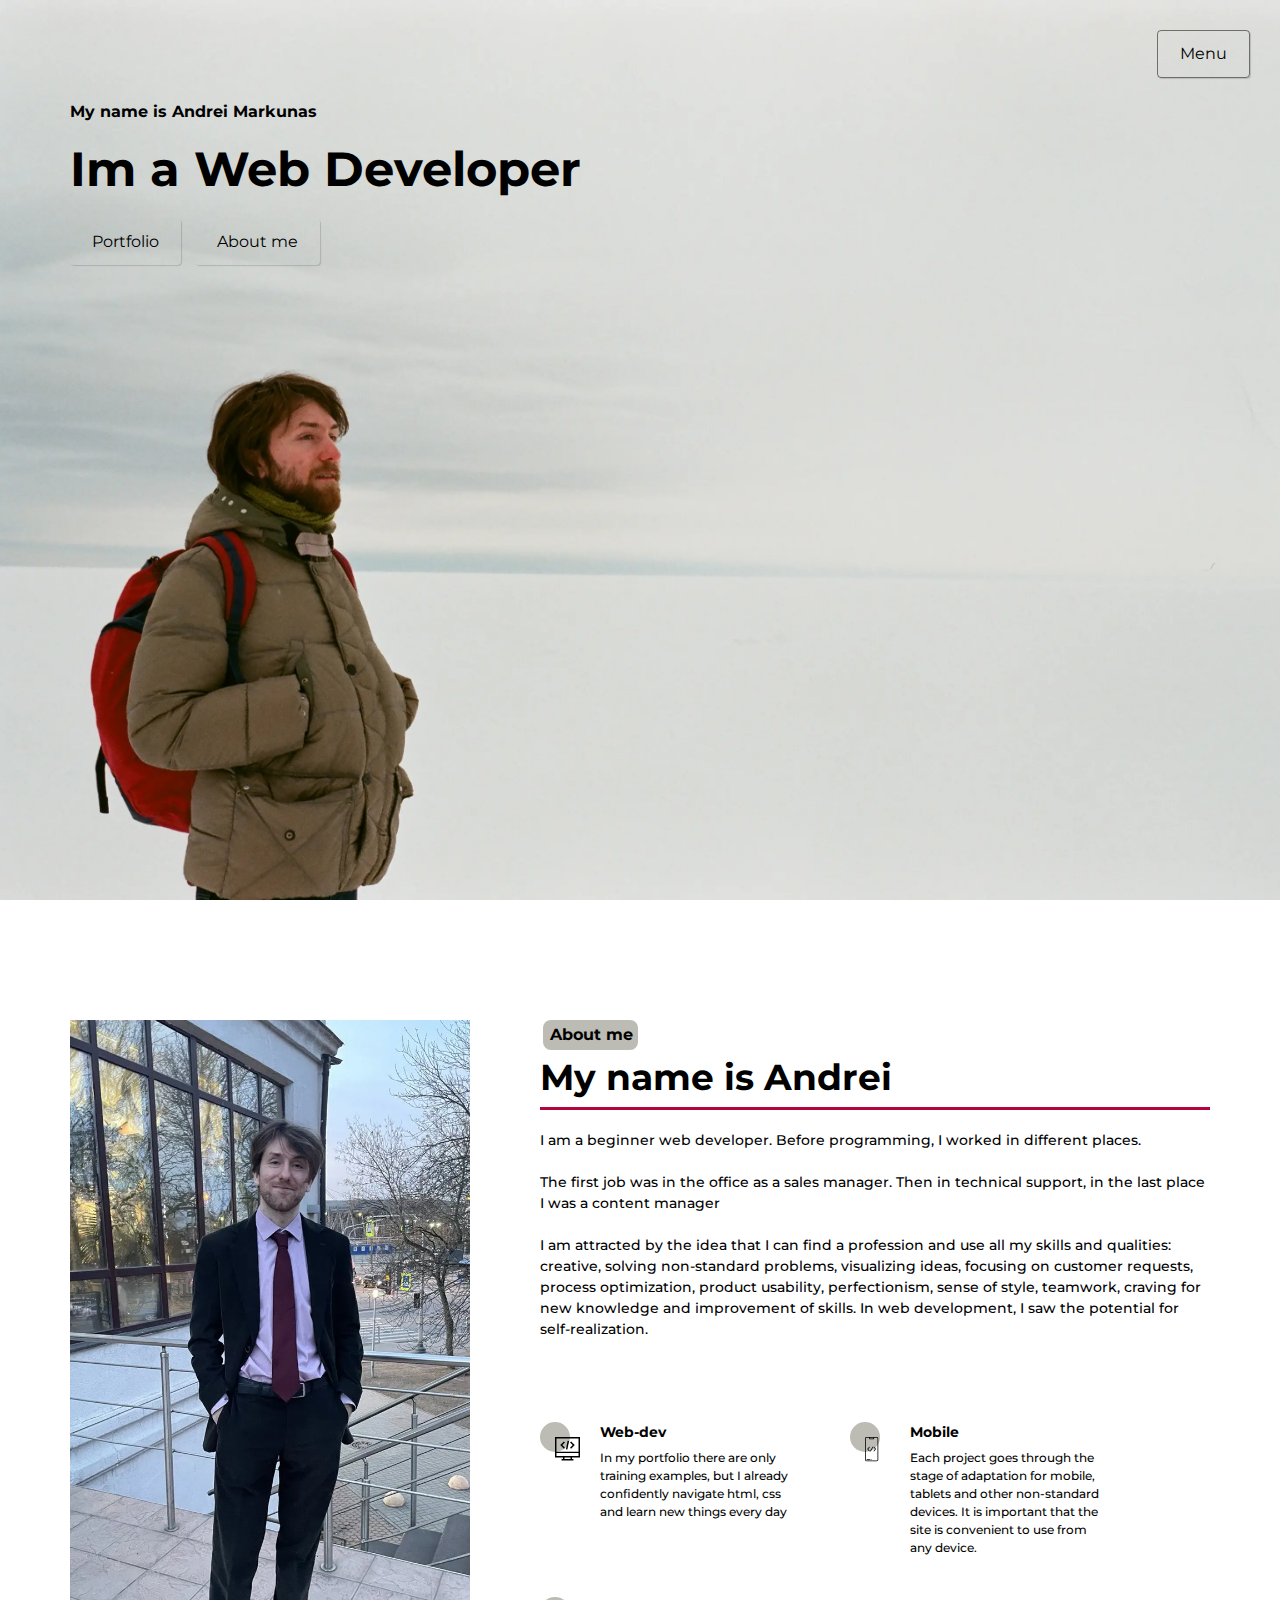
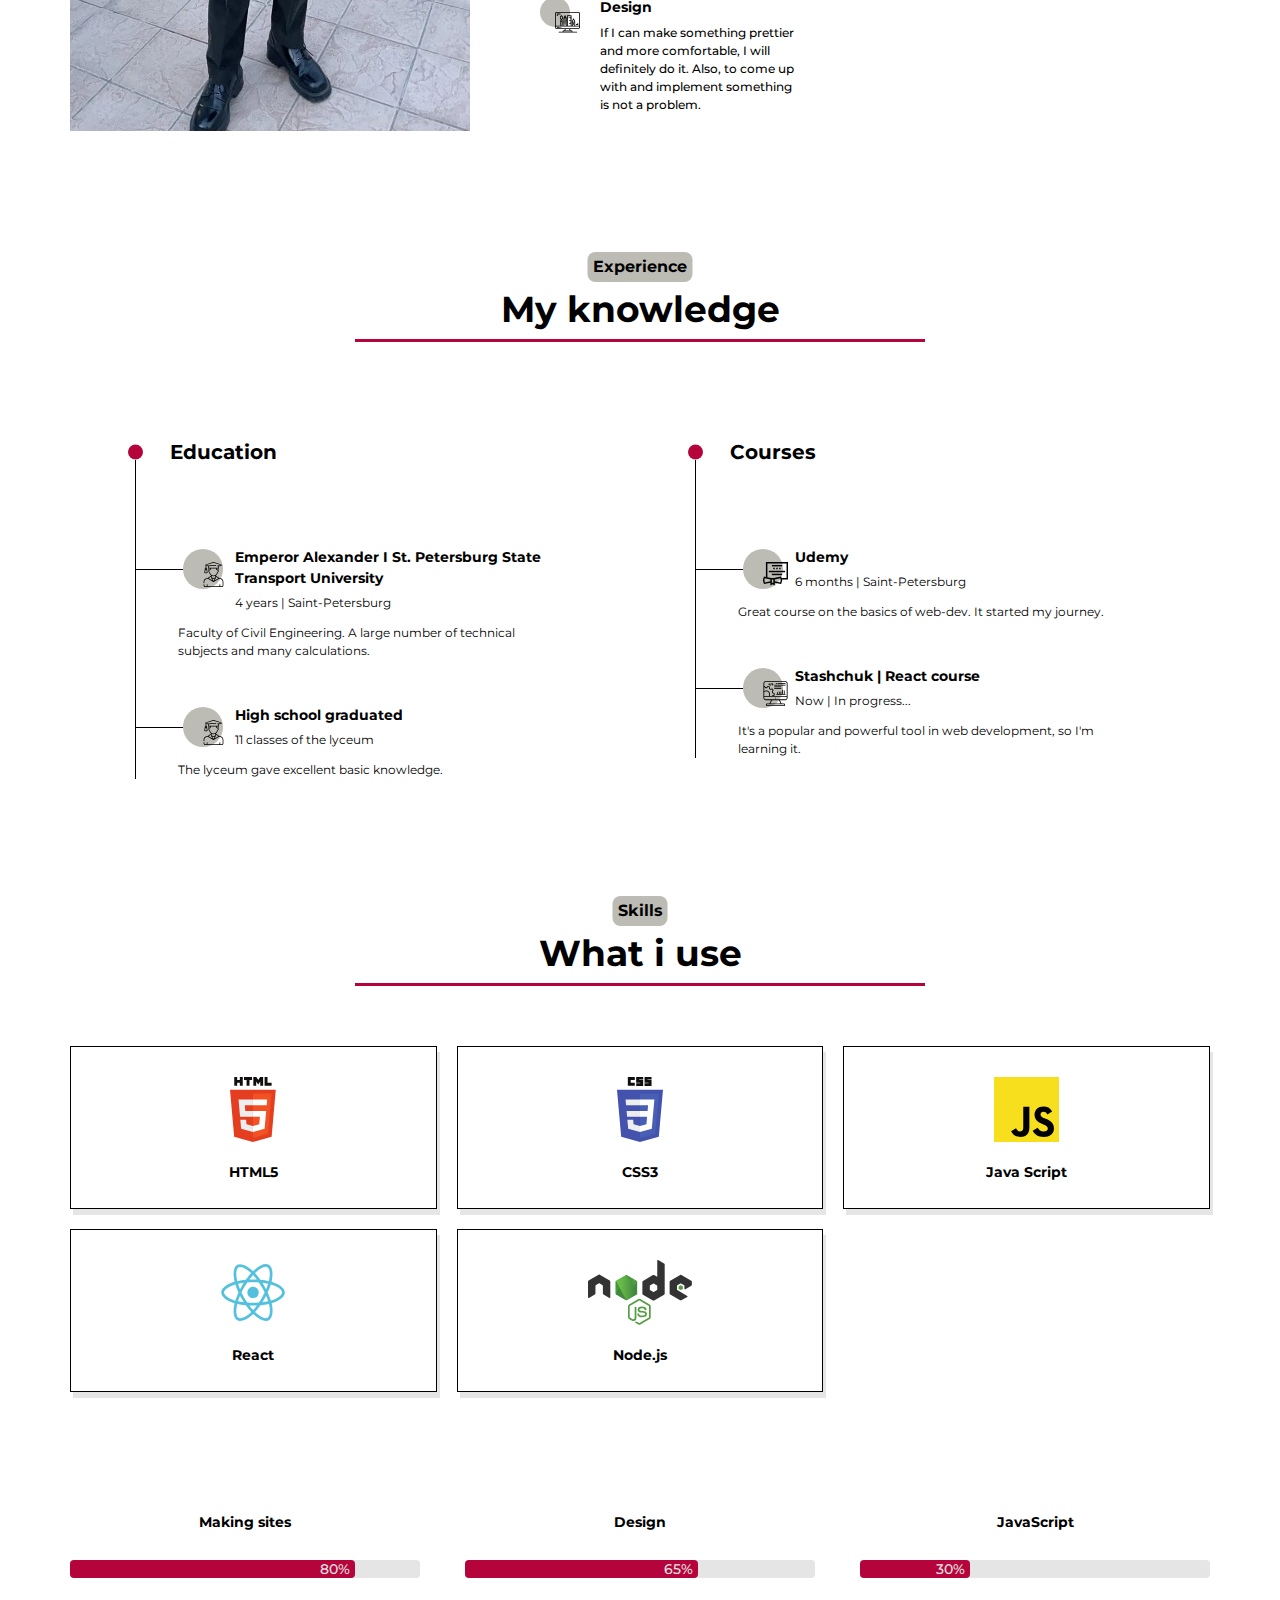
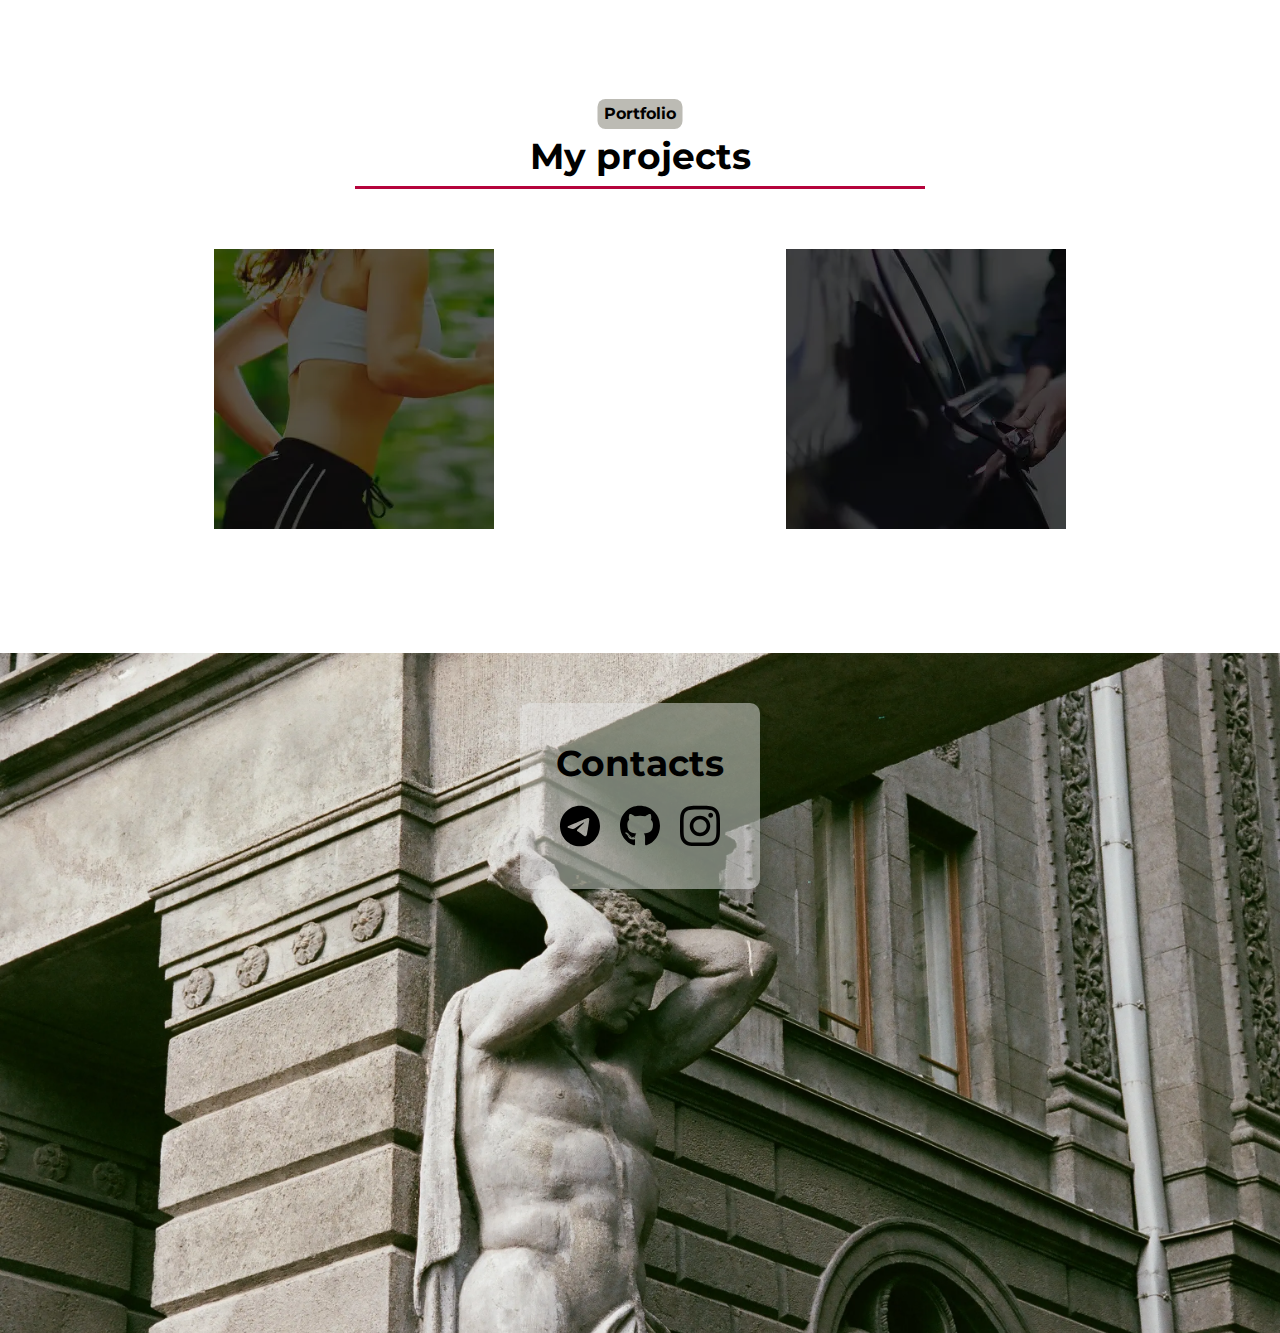
==== index.html @ a49f0412 "Add files via upload" ====
<!DOCTYPE html>
<html lang="ru">
  <head>
  <meta charset="UTF-8" />
  <meta http-equiv="X-UA-Compatible" content="IE=edge" />
  <meta name="viewport" content="width=device-width, initial-scale=1.0" />
  <link rel="stylesheet" href="css/style.min.css?_v=20230525170111" />
  <link
    rel="stylesheet"
    href="https://cdnjs.cloudflare.com/ajax/libs/animate.css/4.1.1/animate.min.css?_v=20230525170111"
  />
  <!-- Primary Meta Tags -->
  <meta name="title" content="Portfolio | Markunas Andrei" />
  <meta
    name="description"
    content="Hello, my name is Andrei im a web-developer. This is my portfolio."
  />

  <!-- Open Graph / Facebook -->
  <meta property="og:type" content="website" />
  <meta property="og:url" content="https://metatags.io/" />
  <meta property="og:title" content="Portfolio | Markunas Andrei" />
  <meta
    property="og:description"
    content="Hello, my name is Andrei im a web-developer. This is my portfolio."
  />
  <meta property="og:image" content="img/mainBg.jpg" />

  <!-- Twitter -->
  <meta property="twitter:card" content="summary_large_image" />
  <meta property="twitter:url" content="https://metatags.io/" />
  <meta property="twitter:title" content="Portfolio | Markunas Andrei" />
  <meta
    property="twitter:description"
    content="Hello, my name is Andrei im a web-developer. This is my portfolio."
  />
  <meta property="twitter:image" content="img/mainBg.jpg" />
  <link
    rel="apple-touch-icon"
    sizes="180x180"
    href="img/favicons/apple-touch-icon.png"
  />
  <link
    rel="icon"
    type="image/png"
    sizes="32x32"
    href="img/favicons/favicon-32x32.png"
  />
  <link
    rel="icon"
    type="image/png"
    sizes="16x16"
    href="img/favicons/favicon-16x16.png"
  />
  <link rel="manifest" href="img/favicons/site.webmanifest" />
  <title>Portfolio | Andrei Markunas</title>
</head>


  <body>
    <header>
</header>
    <aside
      class="sidepanel animate__delay-1s animate__animated animate__fadeInLeft"
    >
      <a
        href="https://t.me/godblessedperson"
        class="sidepanel__link"
        target="_blank"
        ><img
          class="sidepanel__social"
          src="img/icons/telegram.svg"
          alt="Telegram"
      /></a>
      <a
        href="https://github.com/etNinja"
        class="sidepanel__link"
        target="_blank"
        ><img
          class="sidepanel__social"
          src="img/icons/github.svg"
          alt="GitHub"
      /></a>
      <a
        href="https://www.instagram.com/godblessedperson"
        class="sidepanel__link"
        target="_blank"
        ><img
          class="sidepanel__social"
          src="img/icons/instagram.svg"
          alt="instagram"
      /></a>
    </aside>

    <div class="menu">
      <div class="menu__block">
        <div class="menu__close">
          <img class="menu__close_img" src="img/icons/Close.svg" alt="Close" />
        </div>
        <nav>
          <ul class="menu__list">
            <li class="menu__link"><a href="#about">about me</a></li>
            <li class="menu__link"><a href="#resume">experience</a></li>
            <li class="menu__link"><a href="#skills">skills</a></li>
            <li class="menu__link"><a href="#portfolio">portfolio</a></li>
            <li class="menu__link"><a href="#contacts">contacts</a></li>
          </ul>
        </nav>
        <div class="menu__social">
          <a href="https://t.me/godblessedperson" target="_blank"
            ><img src="img/icons/telegram.svg" alt="telegram"
          /></a>
          <a href="https://github.com/etNinja" target="_blank"
            ><img src="img/icons/github.svg" alt="GitHub"
          /></a>
          <a href="https://www.instagram.com/godblessedperson/" target="_blank"
            ><img src="img/icons/instagram.svg" alt="instagram"
          /></a>
        </div>
      </div>
      <div class="menu__overlay"></div>
    </div>

    <section class="promo">
      <div class="hamburger">
        <div class="btn btn__menu">Menu</div>
      </div>
      <div class="container">
        <div
          class="animate__animated animate__fadeIn animate__delay-1s title title_fz16 promo__subtitle"
        >
          My name is Andrei Markunas
        </div>
        <h1
          class="animate__animated animate__delay-1s animate__fadeIn title promo__title title_fz48"
        >
          Im a Web Developer
        </h1>
        <div
          class="promo__btns animate__animated animate__fadeIn animate__delay-1s"
        >
          <a href="#portfolio" class="promo__link btn">Portfolio</a>
          <a href="#about" class="promo__link btn">About me</a>
        </div>
      </div>
    </section>

    <section class="about" id="about">
      <div class="container">
        <div class="about__wrapper">
          <div class="about__photo">
            <picture><source srcset="img/about/suit.webp" type="image/webp"><img src="img/about/suit.jpg" alt="Photo" /></picture>
          </div>
          <div class="about__descr">
            <h2 class="title_fz16 about__title">About me</h2>
            <h3 class="title title_fz36">My name is Andrei</h3>
            <div class="divider"></div>
            <!-- <p class="about__text">Я начинающий веб-разработчик. Прежде чем начать свои первые шаги на пути к программированию я занимался разными видами деятельности.<br><br> Работать я начал еще в подростоковом возросте в сфере обслуживания, дальше я работал в офисе, в сфере продаж, клиентской поддержке и контент менеджером.<br><br>В свободное от работы время, я интересовался сферой ит. В частности меня завлекала мысль о том, что могу найти профессию, которя аккумулирует все мои навыки и качества: креативное мышление, решение нестандартных задач, визуализация идей, ориентированность на запросы клиентов, оптимизация процессов, удобство использования продукта, перфекционизам, чувство стиля, работа в команде, тяга к новым знаниям и совершенствование навыков. В веб-разработке я увидел потенциал к самореализации.</p> -->
            <p class="about__text">
              I am a beginner web developer. Before programming, I worked in
              different places. <br /><br />
              The first job was in the office as a sales manager. Then in
              technical support, in the last place I was a content manager
              <br /><br />
              I am attracted by the idea that I can find a profession and use
              all my skills and qualities: creative, solving non-standard
              problems, visualizing ideas, focusing on customer requests,
              process optimization, product usability, perfectionism, sense of
              style, teamwork, craving for new knowledge and improvement of
              skills. In web development, I saw the potential for
              self-realization.
            </p>
          </div>

          <div class="about__skills">
            <div class="about__skills-item">
              <div class="about__skills-circle">
                <img src="img/icons/web development.svg" alt="web-dev" />
              </div>
              <div class="">
                <div class="title title_fz14">Web-dev</div>
                <div class="about__skills-text">
                  In my portfolio there are only training examples, but I
                  already confidently navigate html, css and learn new things
                  every day
                </div>
              </div>
            </div>

            <div class="about__skills-item">
              <div class="about__skills-circle">
                <img src="img/icons/Mobile dev.svg" alt="mobile-dev" />
              </div>
              <div class="">
                <div class="title title_fz14">Mobile</div>
                <div class="about__skills-text">
                  Each project goes through the stage of adaptation for mobile,
                  tablets and other non-standard devices. It is important that
                  the site is convenient to use from any device.
                </div>
              </div>
            </div>

            <div class="about__skills-item">
              <div class="about__skills-circle">
                <img src="img/icons/Design.svg" alt="design" />
              </div>
              <div class="">
                <div class="title title_fz14">Design</div>
                <div class="about__skills-text">
                  If I can make something prettier and more comfortable, I will
                  definitely do it. Also, to come up with and implement
                  something is not a problem.
                </div>
              </div>
            </div>
          </div>
        </div>
      </div>
    </section>

    <section class="resume" id="resume">
      <div class="container">
        <h2 class="title title_fz16 resume__title">Experience</h2>
        <div class="title title_fz36 resume__subtitle">My knowledge</div>
        <div class="divider"></div>

        <div class="resume__wrapper">
          <div class="resume__column">
            <h3 class="title title_fz20 resume__column-title">Education</h3>
            <ul>
              <li>
                <div class="resume__item">
                  <div class="resume__item-head">
                    <div class="resume__item-icon">
                      <img
                        src="img/icons/knowledge/University.svg"
                        alt="university"
                      />
                    </div>
                    <h4 class="title title_fz14">
                      Emperor Alexander I St. Petersburg State Transport
                      University
                    </h4>
                    <div class="resume__item-location">
                      4 years | Saint-Petersburg
                    </div>
                  </div>
                  <div class="resume__item-body">
                    Faculty of Civil Engineering. A large number of technical
                    subjects and many calculations.
                  </div>
                </div>
              </li>
              <li>
                <div class="resume__item">
                  <div class="resume__item-head">
                    <div class="resume__item-icon">
                      <img
                        src="img/icons/knowledge/University.svg"
                        alt="university"
                      />
                    </div>
                    <h4 class="title title_fz14">High school graduated</h4>
                    <div class="resume__item-location">
                      11 classes of the lyceum
                    </div>
                  </div>
                  <div class="resume__item-body">
                    The lyceum gave excellent basic knowledge.
                  </div>
                </div>
              </li>
            </ul>
          </div>

          <div class="resume__column">
            <h3 class="title title_fz20 resume__column-title">Courses</h3>
            <ul>
              <li>
                <div class="resume__item">
                  <div class="resume__item-head">
                    <div class="resume__item-icon">
                      <img
                        src="img/icons/knowledge/Courses.svg"
                        alt="university"
                      />
                    </div>
                    <h4 class="title title_fz14">Udemy</h4>

                    <div class="resume__item-location">
                      6 months | Saint-Petersburg
                    </div>
                  </div>
                  <div class="resume__item-body">
                    Great course on the basics of web-dev. It started my
                    journey.
                  </div>
                </div>
              </li>
              <li>
                <div class="resume__item">
                  <div class="resume__item-head">
                    <div class="resume__item-icon">
                      <img
                        src="img/icons/knowledge/Developer.svg"
                        alt="university"
                      />
                    </div>
                    <h4 class="title title_fz14">Stashchuk | React course</h4>
                    <div class="resume__item-location">
                      Now | In progress...
                    </div>
                  </div>
                  <div class="resume__item-body">
                    It's a popular and powerful tool in web development, so I'm
                    learning it.
                  </div>
                </div>
              </li>
            </ul>
          </div>
        </div>
      </div>
    </section>

    <section class="skills" id="skills">
      <div class="container">
        <h2 class="title title_fz16 skills__title">Skills</h2>
        <div class="title title_fz36 skills__subtitle">What i use</div>
        <div class="divider"></div>

        <div class="skills__wrapper">
          <div class="skills__item">
            <div class="skills__item-icon">
              <img src="img/icons/skills/html5.svg" alt="HTML" />
            </div>
            <h3 class="skills__item-title title_fz14">HTML5</h3>
          </div>

          <div class="skills__item">
            <div class="skills__item-icon">
              <img src="img/icons/skills/css3.svg" alt="HTML" />
            </div>
            <h3 class="skills__item-title title_fz14">CSS3</h3>
          </div>

          <div class="skills__item">
            <div class="skills__item-icon">
              <img src="img/icons/skills/JS.svg" alt="HTML" />
            </div>
            <h3 class="skills__item-title title_fz14">Java Script</h3>
          </div>

          <div class="skills__item">
            <div class="skills__item-icon">
              <img
                class="skills__item-react"
                src="img/icons/skills/React.svg"
                alt="HTML"
              />
            </div>
            <h3 class="skills__item-title title_fz14">React</h3>
          </div>

          <div class="skills__item">
            <div class="skills__item-icon">
              <img src="img/icons/skills/Node.js.svg" alt="HTML" />
            </div>
            <h3 class="skills__item-title title_fz14">Node.js</h3>
          </div>
        </div>

        <div class="skills__wrapper-progress">
          <div class="skills__progress-item">
            <h3 class="skills__progress-title title_fz14">Making sites</h3>
            <div class="skills__progress-background">
              <div class="skills__progress-percent">80%</div>
            </div>
          </div>

          <div class="skills__progress-item">
            <h3 class="skills__progress-title title_fz14">Design</h3>
            <div class="skills__progress-background">
              <div class="skills__progress-percent">65%</div>
            </div>
          </div>

          <div class="skills__progress-item">
            <h3 class="skills__progress-title title_fz14">JavaScript</h3>
            <div class="skills__progress-background">
              <div class="skills__progress-percent">30%</div>
            </div>
          </div>
        </div>
      </div>
    </section>

    <section class="portfolio" id="portfolio">
      <div class="container">
        <h2 class="title title_fz16 portfolio__title">Portfolio</h2>
        <div class="title title_fz36 portfolio__subtitle">My projects</div>
        <div class="divider"></div>
        <div class="portfolio__wrapper">
          <a href="/pulse" class="portfolio__item pulse">
            <picture><source srcset="img/projects/pulse.webp" type="image/webp"><img src="img/projects/pulse.jpg" alt="pulse" /></picture>
          </a>

          <a href="/uber" class="portfolio__item uber">
            <picture><source srcset="img/projects/uber.webp" type="image/webp"><img src="img/projects/uber.jpg" alt="uber" /></picture>
          </a>
        </div>
      </div>
    </section>

    <section class="contacts" id="contacts">
      <div class="container">
        <div class="contacts__wrapper">
          <div class="contacts__descr">
            <h2 class="title contacts__title">Contacts</h2>
            <div class="contacts__social">
              <a
                href="https://t.me/godblessedperson"
                class="contacts__link"
                target="_blank"
                ><img src="img/icons/telegram.svg" alt="Telegram"
              /></a>
              <a
                href="https://github.com/etNinja"
                class="contacts__link"
                target="_blank"
                ><img src="img/icons/github.svg" alt="GitHub"
              /></a>
              <a
                href="https://www.instagram.com/godblessedperson"
                class="contacts__link"
                target="_blank"
                ><img src="img/icons/instagram.svg" alt="instagram"
              /></a>
            </div>
          </div>
        </div>
      </div>
    </section>
    <footer>
</footer>
    <script src="js/app.min.js?_v=20230525170111"></script>
    <!-- <script src="js/wow.min.js?_v=20230525170111"></script> -->
    <!-- <script>
      new WOW().init();
    </script> -->
  </body>
</html>
---- css/style.min.css ----
@font-face{font-family:Montserrat;font-display:swap;src:url(../fonts/Montserrat-Black.woff2) format("woff2"),url(../fonts/Montserrat-Black.woff) format("woff");font-weight:900;font-style:normal}@font-face{font-family:Montserrat;font-display:swap;src:url(../fonts/Montserrat-ExtraBold.woff2) format("woff2"),url(../fonts/Montserrat-ExtraBold.woff) format("woff");font-weight:800;font-style:normal}@font-face{font-family:Montserrat;font-display:swap;src:url(../fonts/Montserrat-ExtraLight.woff2) format("woff2"),url(../fonts/Montserrat-ExtraLight.woff) format("woff");font-weight:200;font-style:normal}@font-face{font-family:Montserrat;font-display:swap;src:url(../fonts/Montserrat-Light.woff2) format("woff2"),url(../fonts/Montserrat-Light.woff) format("woff");font-weight:300;font-style:normal}@font-face{font-family:Montserrat;font-display:swap;src:url(../fonts/Montserrat-Bold.woff2) format("woff2"),url(../fonts/Montserrat-Bold.woff) format("woff");font-weight:700;font-style:normal}@font-face{font-family:Montserrat;font-display:swap;src:url(../fonts/Montserrat-SemiBold.woff2) format("woff2"),url(../fonts/Montserrat-SemiBold.woff) format("woff");font-weight:600;font-style:normal}@font-face{font-family:Montserrat;font-display:swap;src:url(../fonts/Montserrat-Regular.woff2) format("woff2"),url(../fonts/Montserrat-Regular.woff) format("woff");font-weight:400;font-style:normal}@font-face{font-family:Montserrat;font-display:swap;src:url(../fonts/Montserrat-Medium.woff2) format("woff2"),url(../fonts/Montserrat-Medium.woff) format("woff");font-weight:500;font-style:normal}*{font-family:Montserrat,sans-serif;padding:0;margin:0}.container{width:1140px;margin:0 auto}.no-webp .promo{background:url(../img/mainBg.jpg) no-repeat 20%/cover}.promo{position:relative;padding-top:100px;min-height:calc(100vh - 100px)}.promo__title{margin-top:15px}.promo__btns{-webkit-box-align:center;-ms-flex-align:center;align-items:center;margin-top:20px;display:-webkit-box;display:-ms-flexbox;display:flex;width:250px;-webkit-box-pack:justify;-ms-flex-pack:justify;justify-content:space-between}.promo__link{text-decoration:none;color:#000}.promo__link:hover{color:#000}.title{font-weight:700;font-size:36px;line-height:60px}.title_fz14{font-size:14px;line-height:21px}.title_fz16{font-size:16px;line-height:24px}.title_fz20{font-size:20px;line-height:30px}.title_fz36{font-size:36px}.title_fz48{font-size:48px}.btn{height:20px;background:0 0;-webkit-box-shadow:none;box-shadow:none;padding:13px 22px;border-radius:4px;-webkit-box-shadow:1px 1px 1px rgba(0,0,0,.15);box-shadow:1px 1px 1px rgba(0,0,0,.15);-webkit-transition:.3s all;-o-transition:.3s all;transition:.3s all}.btn:hover{-webkit-box-shadow:2px 4px 4px rgba(0,0,0,.15);box-shadow:2px 4px 4px rgba(0,0,0,.15);background:rgba(229,229,229,.8)}.btn__menu{border:1px solid rgba(0,0,0,.5);cursor:pointer}.sidepanel{position:fixed;top:40%;left:30px;height:120px;display:-webkit-box;display:-ms-flexbox;display:flex;-webkit-box-align:center;-ms-flex-align:center;align-items:center;-webkit-box-orient:vertical;-webkit-box-direction:normal;-ms-flex-direction:column;flex-direction:column;-webkit-box-pack:justify;-ms-flex-pack:justify;justify-content:space-between;z-index:1}.sidepanel__link{height:30px;width:30px}.sidepanel__social{width:20px;height:20px;-webkit-transition:.2s all;-o-transition:.2s all;transition:.2s all}.sidepanel__social:hover{width:25px;height:25px}.hamburger{position:absolute;top:30px;right:30px}.menu{position:fixed;top:0;right:-100%;height:100vh;z-index:10;visibility:hidden;opacity:0;-webkit-transition:.8s all;-o-transition:.8s all;transition:.8s all}.menu.active{right:0;visibility:visible;opacity:1}.menu__block{position:relative;width:230px;background-color:#e5e5e5;height:100vh;padding-top:140px;padding-left:50px;-webkit-transition:all .6s;-o-transition:all .6s;transition:all .6s;z-index:10}.menu__close{cursor:pointer;position:absolute;top:25px;right:25px}.menu__close_img{width:20px}.menu__list{list-style-type:none;padding-left:35px}.menu__link{position:relative;font-weight:400;font-size:20px;line-height:36px;margin-bottom:15px}.menu__link:before{content:"";position:absolute;left:-25px;top:14px;width:10px;height:10px;border-radius:100%;-webkit-transition:all .2s;-o-transition:all .2s;transition:all .2s}.menu__link:hover:before{background-color:#000}.menu__link a{color:#000;text-decoration:none}.menu__social{position:absolute;bottom:160px;left:50%;-webkit-transform:translateX(-50%);-ms-transform:translateX(-50%);transform:translateX(-50%);width:90px;display:-webkit-box;display:-ms-flexbox;display:flex;-webkit-box-pack:justify;-ms-flex-pack:justify;justify-content:space-between;-webkit-box-align:center;-ms-flex-align:center;align-items:center}.menu__social img{width:20px}.menu__overlay{top:0;position:fixed;left:0;width:100%;height:100%;background-color:#fff;opacity:.75}.about{padding:120px 0 120px 0}.about__wrapper{display:-ms-grid;display:grid;-ms-grid-columns:400px 670px;grid-template-columns:400px 670px;-ms-grid-rows:minmax(245px,auto) minmax(255px,auto);grid-template-rows:minmax(245px,auto) minmax(255px,auto);grid-auto-rows:minmax(245px,auto);-webkit-column-gap:70px;-moz-column-gap:70px;column-gap:70px;row-gap:40px}.about__photo{-ms-grid-row:1;-ms-grid-row-span:2;grid-row:1/3}.about__photo img{-o-object-fit:cover;object-fit:cover;width:100%}.about__title{position:relative;padding-left:10px}.about__title:before{position:absolute;content:"";width:30px;height:30px;background:rgba(144,142,130,.6);border-radius:8px;z-index:-1;left:3px;top:-3px}.about__title:before{width:95px}.about__descr{padding-top:3px}.about__descr .divider{margin-bottom:20px;height:3px;width:100%;background-color:#b5043c;margin:0 auto}.about__text{margin-top:20px;font-weight:500;font-size:14px;line-height:21px}.about__skills{display:-ms-grid;display:grid;-ms-grid-rows:minmax(115px,auto) 20px minmax(115px,auto);-ms-grid-columns:260px 50px 260px;grid-template:repeat(2,minmax(115px,auto))/repeat(2,260px);grid-auto-rows:1fr;-webkit-column-gap:50px;-moz-column-gap:50px;column-gap:50px;row-gap:20px}.about__skills-item{display:-ms-grid;display:grid;-ms-grid-columns:40px 200px;grid-template-columns:40px 200px;-webkit-column-gap:20px;-moz-column-gap:20px;column-gap:20px;position:relative}.about__skills-circle{padding:15px 0 0 15px}.about__skills-circle:before{position:absolute;content:"";width:30px;height:30px;background:rgba(144,142,130,.6);border-radius:8px;z-index:-1;left:3px;top:-3px}.about__skills-circle:before{border-radius:100%;left:0;top:0}.about__skills-text{margin-top:6px;font-weight:500;font-size:12px;line-height:18px}.resume__title{position:relative;text-align:center}.resume__title:before{position:absolute;content:"";width:30px;height:30px;background:rgba(144,142,130,.6);border-radius:8px;z-index:-1;left:3px;top:-3px}.resume__title:before{left:50%;-webkit-transform:translateX(-50%);-ms-transform:translateX(-50%);transform:translateX(-50%);width:105px}.resume__subtitle{text-align:center}.resume .divider{height:3px;width:100%;background-color:#b5043c;margin:0 auto;width:50%}.resume__wrapper{padding:60px 65px 0 65px;display:-ms-grid;display:grid;-ms-grid-columns:(425px)[2];grid-template-columns:repeat(2,425px);-webkit-column-gap:135px;-moz-column-gap:135px;column-gap:135px}.resume__column-title{padding:35px;position:relative}.resume__column-title:before{content:" ";position:absolute;width:15px;height:15px;background-color:#b5043c;border-radius:100%;left:-7px;top:50%;-webkit-transform:translateY(-50%);-ms-transform:translateY(-50%);transform:translateY(-50%)}.resume__column ul{list-style-type:none}.resume__column ul li{position:relative}.resume__column ul li:after{content:"";width:1px;height:calc(100% + 42px);position:absolute;top:-42px;left:0;background-color:#000}.resume__item{position:relative}.resume__item:before{content:"";top:67px;width:48px;height:1px;position:absolute;background-color:#000}.resume__item-head{position:relative;padding:45px 0 0 100px}.resume__item-head h4{margin-bottom:0}.resume__item-body{padding-left:43px;margin-top:12px;font-size:12px;line-height:18px}.resume__item-icon{position:absolute;top:50px;left:45px}.resume__item-icon:before{position:absolute;content:"";width:30px;height:30px;background:rgba(144,142,130,.6);border-radius:8px;z-index:-1;left:3px;top:-3px}.resume__item-icon:before{border-radius:100%;height:40px;width:40px}.resume__item-icon img{position:absolute;left:23px;top:10px}.resume__item-location{font-size:12px;line-height:18px;margin-top:5px}.skills{margin-top:120px}.skills__title{position:relative;text-align:center}.skills__title:before{position:absolute;content:"";width:30px;height:30px;background:rgba(144,142,130,.6);border-radius:8px;z-index:-1;left:3px;top:-3px}.skills__title:before{left:50%;-webkit-transform:translateX(-50%);-ms-transform:translateX(-50%);transform:translateX(-50%);width:55px}.skills__subtitle{text-align:center}.skills .divider{height:3px;width:100%;background-color:#b5043c;margin:0 auto;width:50%}.skills__wrapper{margin-top:60px;display:-ms-grid;display:grid;-ms-grid-columns:(minmax(250px,auto))[3];grid-template-columns:repeat(3,minmax(250px,auto));grid-auto-rows:200px px;gap:20px}.skills__item{-webkit-box-shadow:3px 6px #e5e5e5;box-shadow:3px 6px #e5e5e5;border:1px solid #000;padding:30px 30px 25px 30px}.skills__item-react{-webkit-animation-name:rotate;animation-name:rotate;-webkit-animation-duration:2.5s;animation-duration:2.5s;-webkit-animation-iteration-count:infinite;animation-iteration-count:infinite;-webkit-animation-timing-function:ease;animation-timing-function:ease;-webkit-animation-direction:alternate;animation-direction:alternate}.skills__item-icon img{display:block;margin:0 auto}.skills__item-title{text-align:center;margin-top:20px;font-weight:700}.skills__wrapper-progress{margin-top:120px;display:-ms-grid;display:grid;-ms-grid-columns:(350px)[3];grid-template-columns:repeat(3,350px);-webkit-column-gap:45px;-moz-column-gap:45px;column-gap:45px;grid-auto-rows:70px;row-gap:30px}.skills__progress-title{text-align:center;font-weight:700}.skills__progress-background{margin-top:27px;background-color:#e5e5e5;width:100%;height:18px;border-radius:4px}.skills__progress-percent{-webkit-box-align:center;-ms-flex-align:center;align-items:center;padding-right:5px;text-align:end;background-color:#b5043c;height:100%;border-radius:4px;font-weight:500;font-size:14px;line-height:18px;color:#e5e5e5}.portfolio{padding-top:120px}.portfolio__title{position:relative;text-align:center}.portfolio__title:before{position:absolute;content:"";width:30px;height:30px;background:rgba(144,142,130,.6);border-radius:8px;z-index:-1;left:3px;top:-3px}.portfolio__title:before{left:50%;-webkit-transform:translateX(-50%);-ms-transform:translateX(-50%);transform:translateX(-50%);width:85px}.portfolio__subtitle{text-align:center}.portfolio .divider{height:3px;width:100%;background-color:#b5043c;margin:0 auto;width:50%}.portfolio__wrapper{margin-top:60px;display:-ms-grid;display:grid;-ms-grid-rows:minmax(270px,auto);-ms-grid-columns:minmax(270px,auto) 5px minmax(270px,auto);grid-template:repeat(1,minmax(270px,auto))/repeat(2,minmax(270px,auto));grid-auto-rows:280px;gap:5px}.portfolio__wrapper .pulse{-ms-grid-column-align:center;justify-self:center}.portfolio__wrapper .uber{-ms-grid-column-align:center;justify-self:center}.portfolio__item{-webkit-transition:all .5s;-o-transition:all .5s;transition:all .5s;-webkit-filter:brightness(.6);filter:brightness(.6)}.portfolio__item img{width:100%}.portfolio__item:hover{-webkit-filter:brightness(1) drop-shadow(0 0 5px #000);filter:brightness(1) drop-shadow(0 0 5px #000)}.no-webp .contacts{background:url(../img/contacts_sculpture.jpg) no-repeat 50%/cover}.contacts{margin-top:120px;height:70vh;padding-top:50px}.contacts__wrapper{position:relative}.contacts__descr{-webkit-transition:all .8s;-o-transition:all .8s;transition:all .8s;position:absolute;background-color:rgba(229,229,229,.5);padding:30px;border-radius:10px;right:50%;-webkit-transform:translateX(50%);-ms-transform:translateX(50%);transform:translateX(50%)}.contacts__descr:hover{background-color:#e5e5e5}.contacts__title{text-align:center}.contacts__subtitle{text-align:center}.contacts__social{margin:0 auto;display:-webkit-box;display:-ms-flexbox;display:flex;-webkit-box-pack:center;-ms-flex-pack:center;justify-content:center;-webkit-box-align:center;-ms-flex-align:center;align-items:center}.contacts__link{-webkit-transition:all .3s;-o-transition:all .3s;transition:all .3s;margin:10px}.contacts img{display:block;margin:0 auto;width:40px}@-webkit-keyframes rotate{from{rotate:0}to{rotate:540deg}}@keyframes rotate{from{rotate:0}to{rotate:540deg}}@media (max-width:1359px){.sidepanel{display:none}}@media (max-width:1200px){.container{max-width:960px}.about__wrapper{-ms-grid-columns:400px 520px;grid-template-columns:400px 520px;-webkit-column-gap:40px;-moz-column-gap:40px;column-gap:40px}.about__skills{row-gap:0;-webkit-column-gap:8px;-moz-column-gap:8px;column-gap:8px;grid-template:repeat(2,minmax(115px,auto))/repeat(2/250px)}.about__skills-item{-ms-grid-columns:40px 195px;grid-template-columns:40px 195px;-webkit-column-gap:15px;-moz-column-gap:15px;column-gap:15px}.resume__wrapper{-webkit-column-gap:45px;-moz-column-gap:45px;column-gap:45px;padding:20px 10px}.skills__wrapper-progress{margin-top:90px;-ms-grid-columns:(290px)[3];grid-template-columns:repeat(3,290px)}}@media (max-width:992px){.container{max-width:720px}.title_fz36{font-size:30px}.about{padding:100px 0 100px 0}.about__wrapper{-ms-grid-columns:310px 390px;grid-template-columns:310px 390px;-webkit-column-gap:20px;-moz-column-gap:20px;column-gap:20px;grid-auto-rows:minmax(115px,auto);-ms-grid-rows:550px minmax(115px,auto);grid-template-rows:550px minmax(115px,auto)}.about__photo{-ms-grid-column:1;-ms-grid-column-span:1;grid-column:1/2}.about__skills{-ms-grid-rows:minmax(115px,auto);-ms-grid-columns:(1fr)[3];grid-template:minmax(115px,auto)/repeat(3,1fr);-ms-grid-column:1;grid-column:1;-ms-grid-row:2;grid-row:2}.about__skills-item{-webkit-column-gap:5px;-moz-column-gap:5px;column-gap:5px}.resume__wrapper{-webkit-column-gap:0;-moz-column-gap:0;column-gap:0;-ms-grid-columns:(360px)[2];grid-template-columns:repeat(2,360px)}.skills__wrapper{-ms-grid-columns:(minmax(265px,auto))[2];grid-template-columns:repeat(2,minmax(265px,auto))}.skills__wrapper-progress{-ms-grid-columns:(minmax(250px,auto))[2];grid-template-columns:repeat(2,minmax(250px,auto))}}@media (max-width:768px){.container{max-width:540px;padding:0 10px}.title_fz48{font-size:28px}.promo__title{width:300px;line-height:39px}.about{padding:40px 0 0 0}.about__wrapper{-ms-grid-rows:400px auto auto;-ms-grid-columns:1fr;grid-template:400px auto auto/1fr}.about__photo{-ms-grid-row:1;grid-row:1}.about__photo img{-o-object-position:0 23%;object-position:0 23%;height:100%}.about__skills{-ms-grid-columns:(1fr)[2];grid-template-columns:repeat(2,1fr);grid-auto-rows:minmax(115px,auto);-ms-grid-column:1;grid-column:1;-ms-grid-row:3;grid-row:3}.resume{margin-top:40px}.resume__wrapper{padding:0;-ms-grid-columns:(275px)[2];grid-template-columns:repeat(2,275px)}.skills{margin-top:60px}.skills__wrapper{gap:10px}.skills__wrapper-progress{margin-top:40px}.portfolio{padding-top:40px}.contacts{margin-top:40px}}@media (max-width:576px){.container{width:100%;padding:0}.title_fz48{font-size:26px}.title_fz36{font-size:24px}.hamburger{top:10px;right:10px}.no-webp .promo{background:url(../img/mainBg.jpg) no-repeat 19%/cover}.promo{padding-left:10px}.promo__btns{margin-top:20px}.promo__title{width:290px}.about{padding-top:40px}.about__wrapper{padding:0 10px;-ms-grid-rows:340px auto auto;-ms-grid-columns:1fr;grid-template:340px auto auto/1fr}.about__skills{-ms-grid-columns:1fr;grid-template-columns:1fr}.about__skills-item{-ms-grid-columns:40px 1fr;grid-template-columns:40px 1fr}.resume{padding-left:15px}.resume__wrapper{-ms-grid-rows:auto auto;-ms-grid-columns:275px;grid-template:auto auto/275px}.skills{padding:0 10px}.skills__wrapper{margin-top:20px;-ms-grid-columns:minmax(265px,auto);grid-template-columns:minmax(265px,auto)}.skills__wrapper-progress{-ms-grid-columns:minmax(265px,auto);grid-template-columns:minmax(265px,auto)}.portfolio{padding-top:45px}.portfolio__wrapper{margin-top:40px;-ms-grid-rows:(minmax(270px,auto))[2];-ms-grid-columns:(minmax(270px,auto))[1];grid-template:repeat(2,minmax(270px,auto))/repeat(1,minmax(270px,auto))}}.webp .promo{background:url(../img/mainBg.webp) no-repeat 20%/cover}.webp .contacts{background:url(../img/contacts_sculpture.webp) no-repeat 50%/cover}@media (max-width:576px){.webp .promo{background:url(../img/mainBg.webp) no-repeat 19%/cover}}
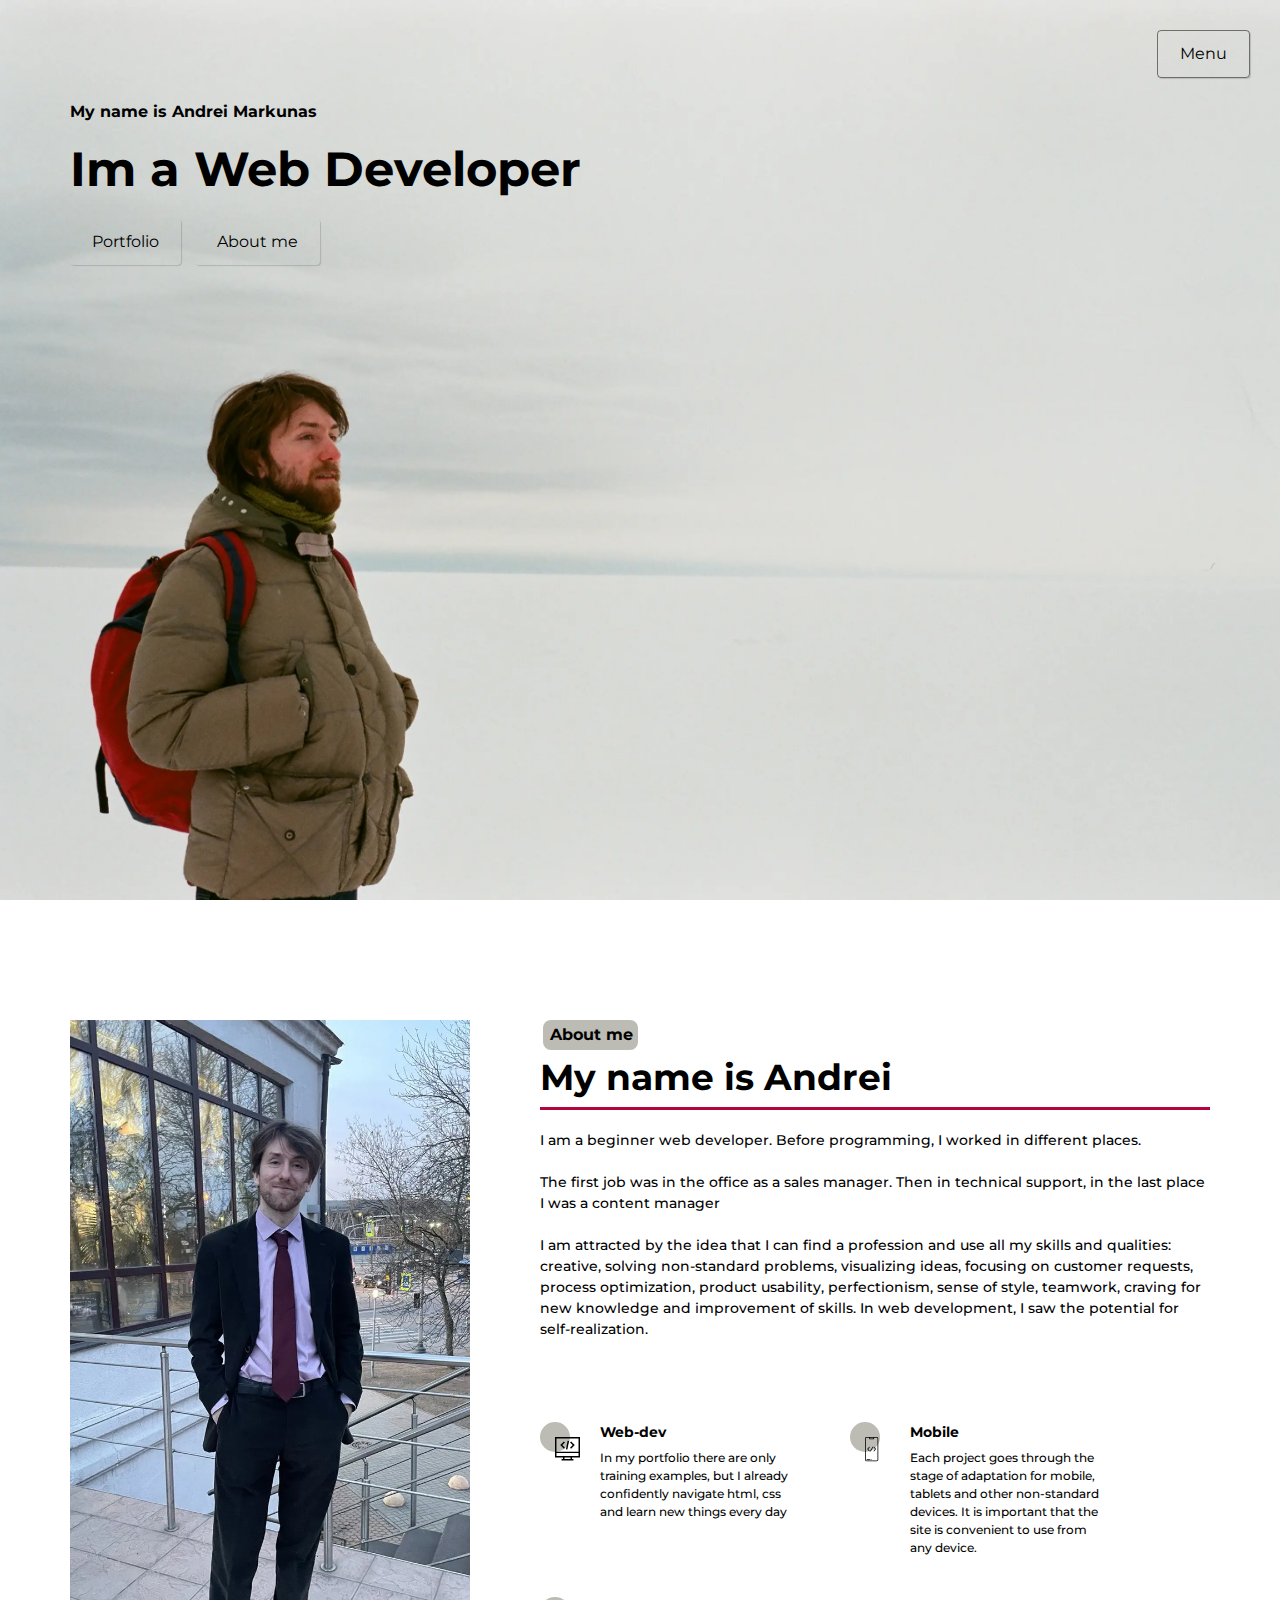
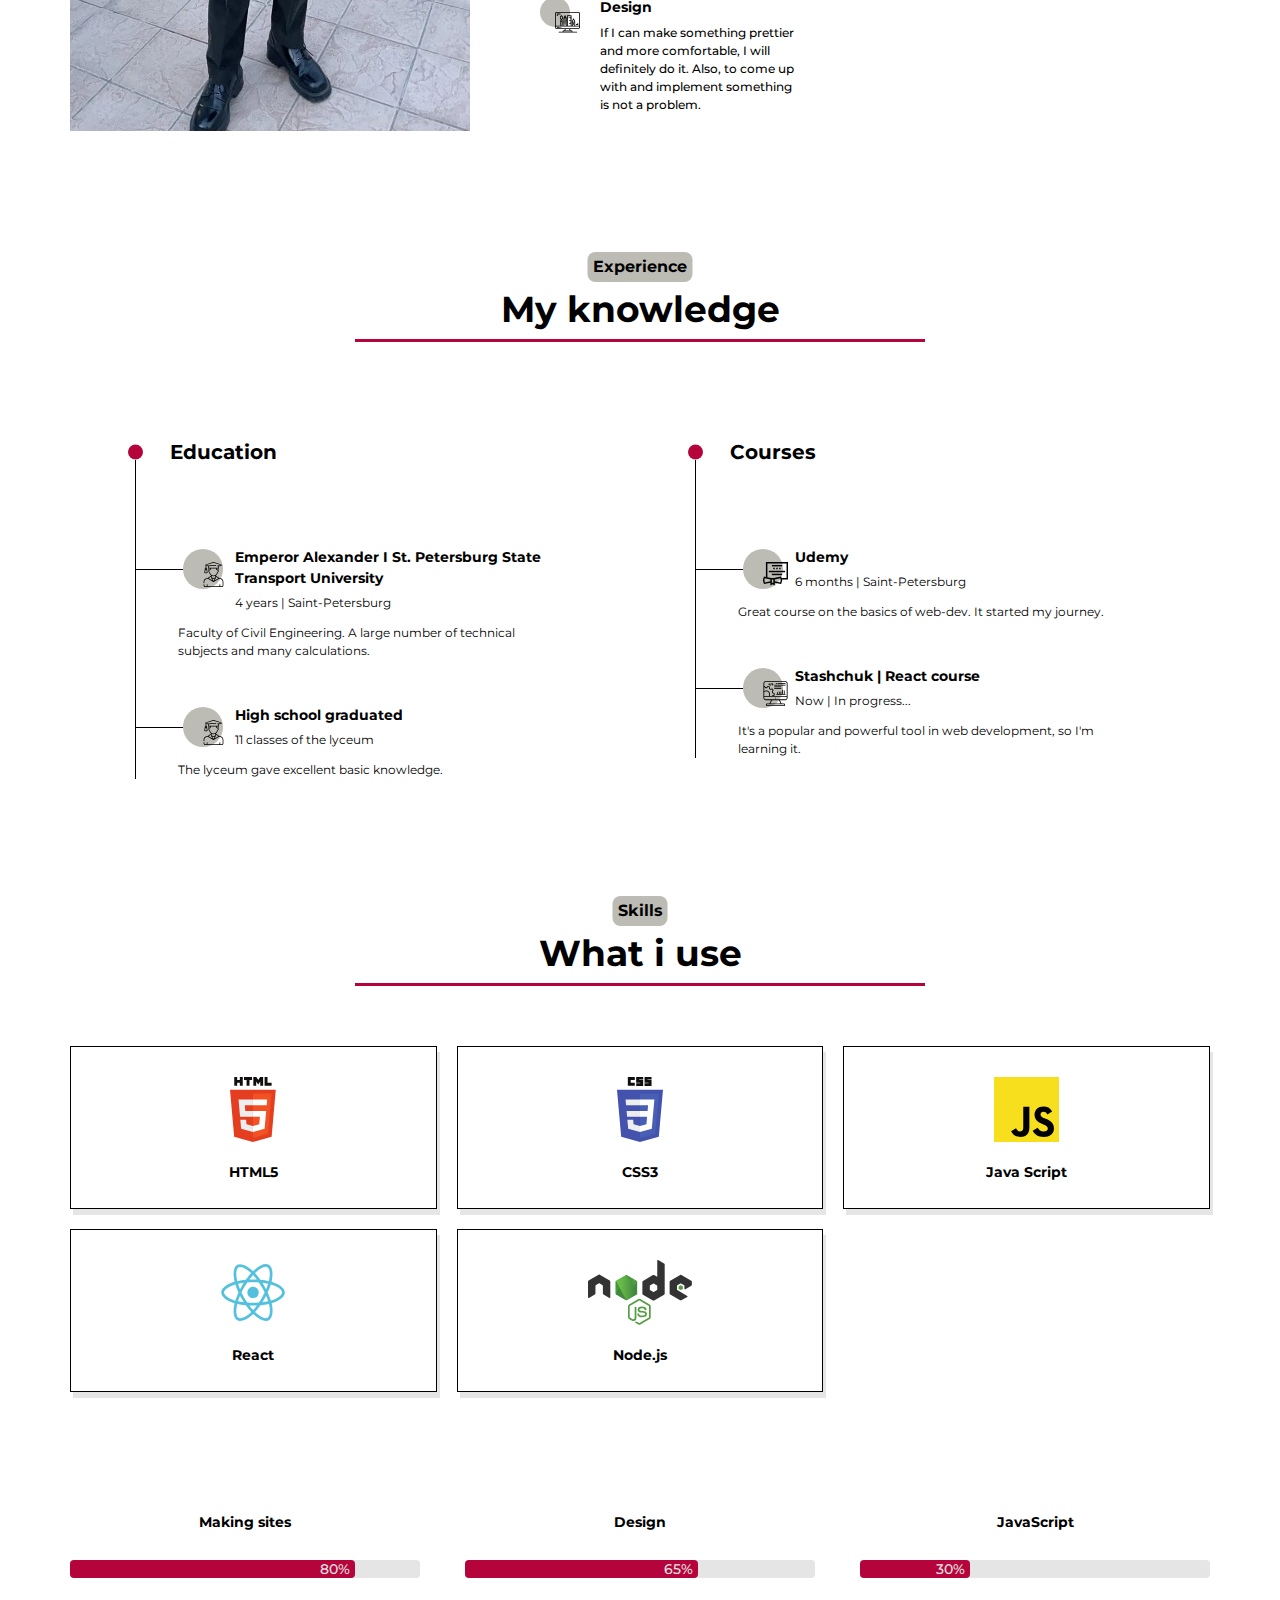
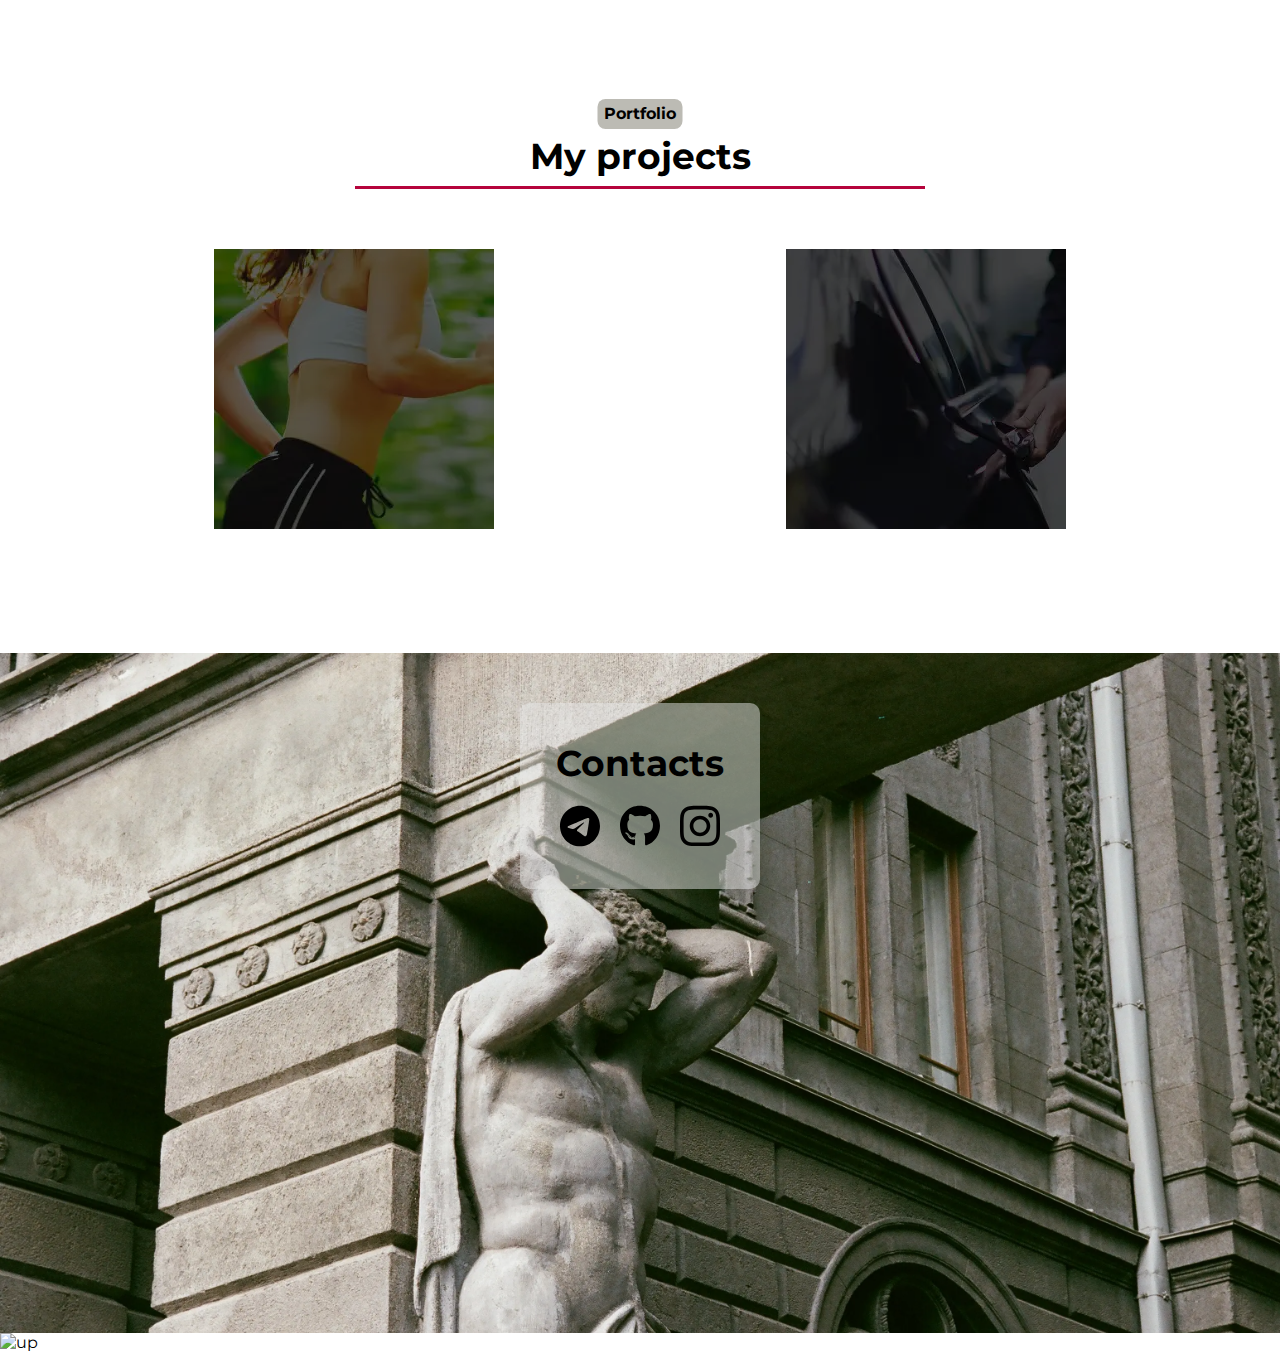
==== commit af2aaa85: "Add files via upload" ====
--- a/index.html
+++ b/index.html
@@ -4,10 +4,10 @@
   <meta charset="UTF-8" />
   <meta http-equiv="X-UA-Compatible" content="IE=edge" />
   <meta name="viewport" content="width=device-width, initial-scale=1.0" />
-  <link rel="stylesheet" href="css/style.min.css?_v=20230525170111" />
+  <link rel="stylesheet" href="css/style.min.css?_v=20230525194436" />
   <link
     rel="stylesheet"
-    href="https://cdnjs.cloudflare.com/ajax/libs/animate.css/4.1.1/animate.min.css?_v=20230525170111"
+    href="https://cdnjs.cloudflare.com/ajax/libs/animate.css/4.1.1/animate.min.css?_v=20230525194436"
   />
   <!-- Primary Meta Tags -->
   <meta name="title" content="Portfolio | Markunas Andrei" />
@@ -121,7 +121,7 @@
       <div class="menu__overlay"></div>
     </div>
 
-    <section class="promo">
+    <section id="#promo" class="promo">
       <div class="hamburger">
         <div class="btn btn__menu">Menu</div>
       </div>
@@ -442,10 +442,13 @@
         </div>
       </div>
     </section>
+    <div class="pageup">
+      <img class="pageup_img" src="img/icons/circle-up.svg" alt="up" />
+    </div>
     <footer>
 </footer>
-    <script src="js/app.min.js?_v=20230525170111"></script>
-    <!-- <script src="js/wow.min.js?_v=20230525170111"></script> -->
+    <script src="js/app.min.js?_v=20230525194436"></script>
+    <!-- <script src="js/wow.min.js?_v=20230525194436"></script> -->
     <!-- <script>
       new WOW().init();
     </script> -->
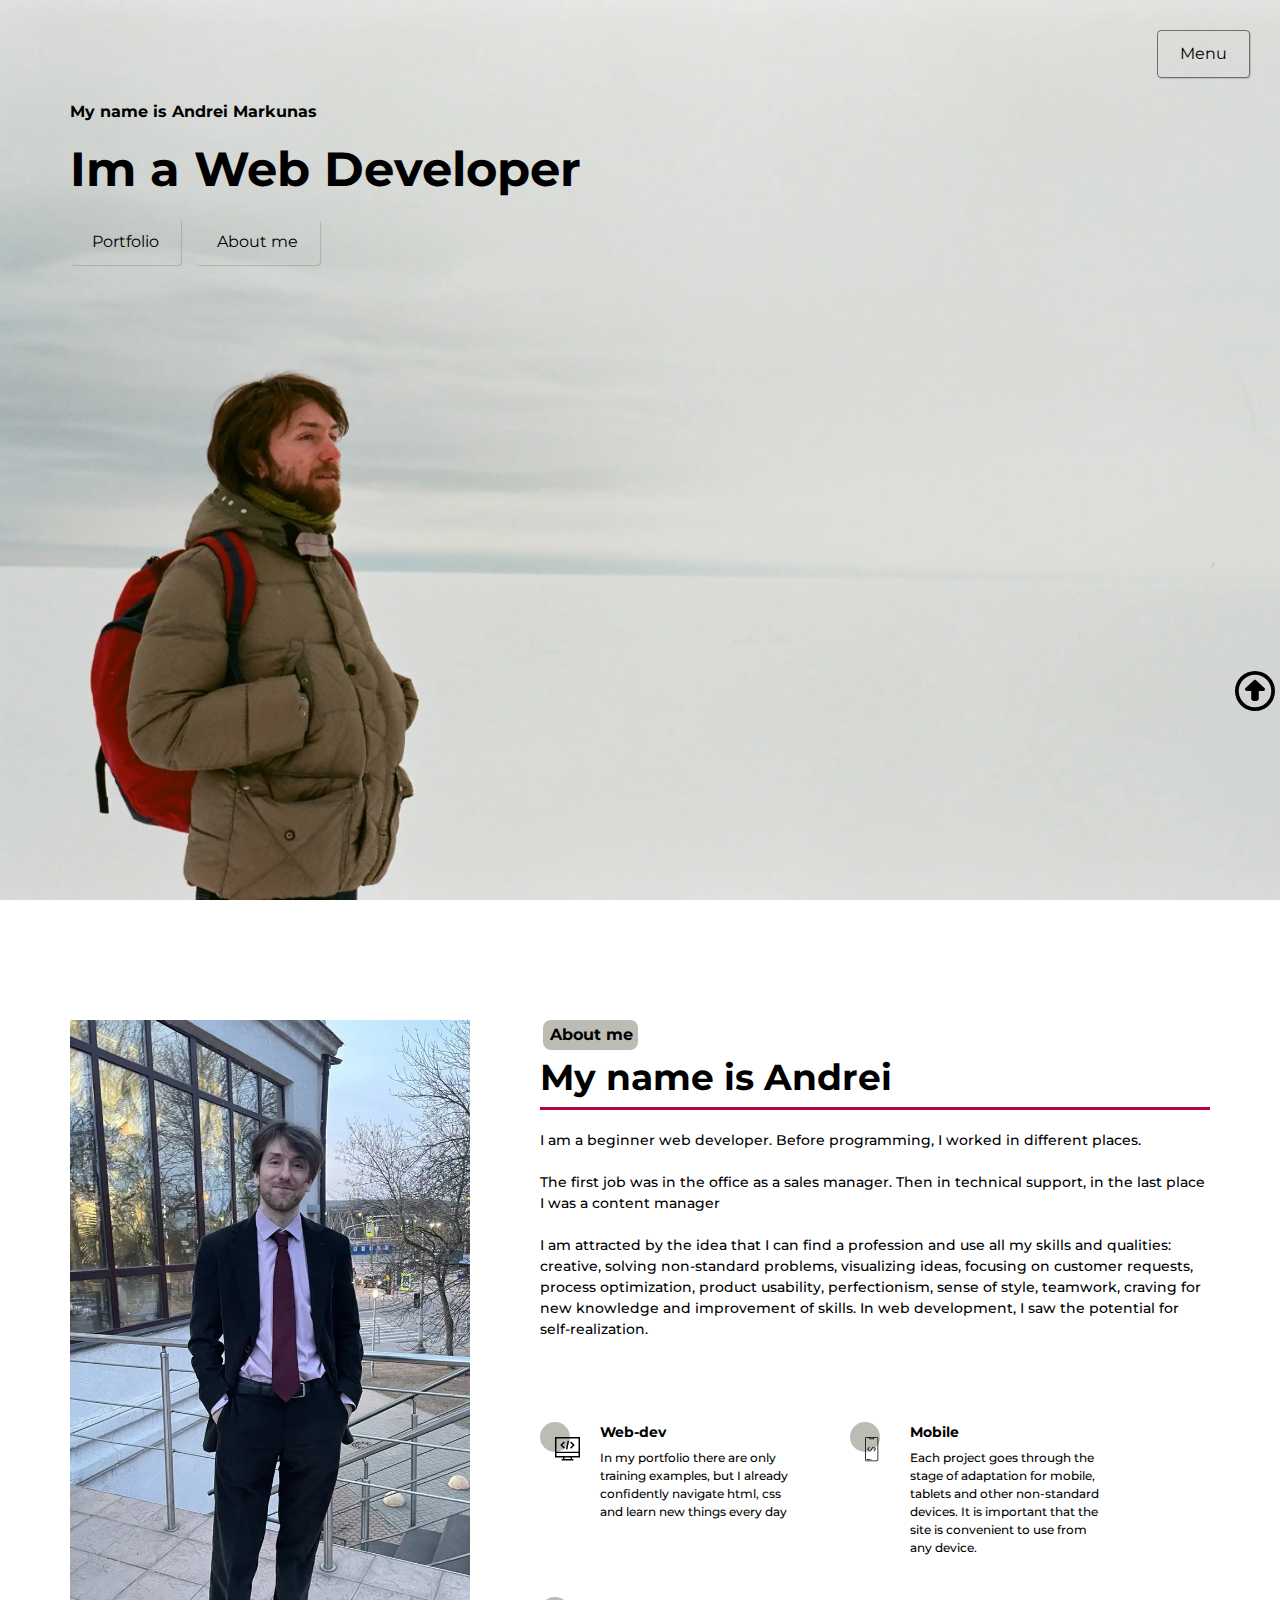
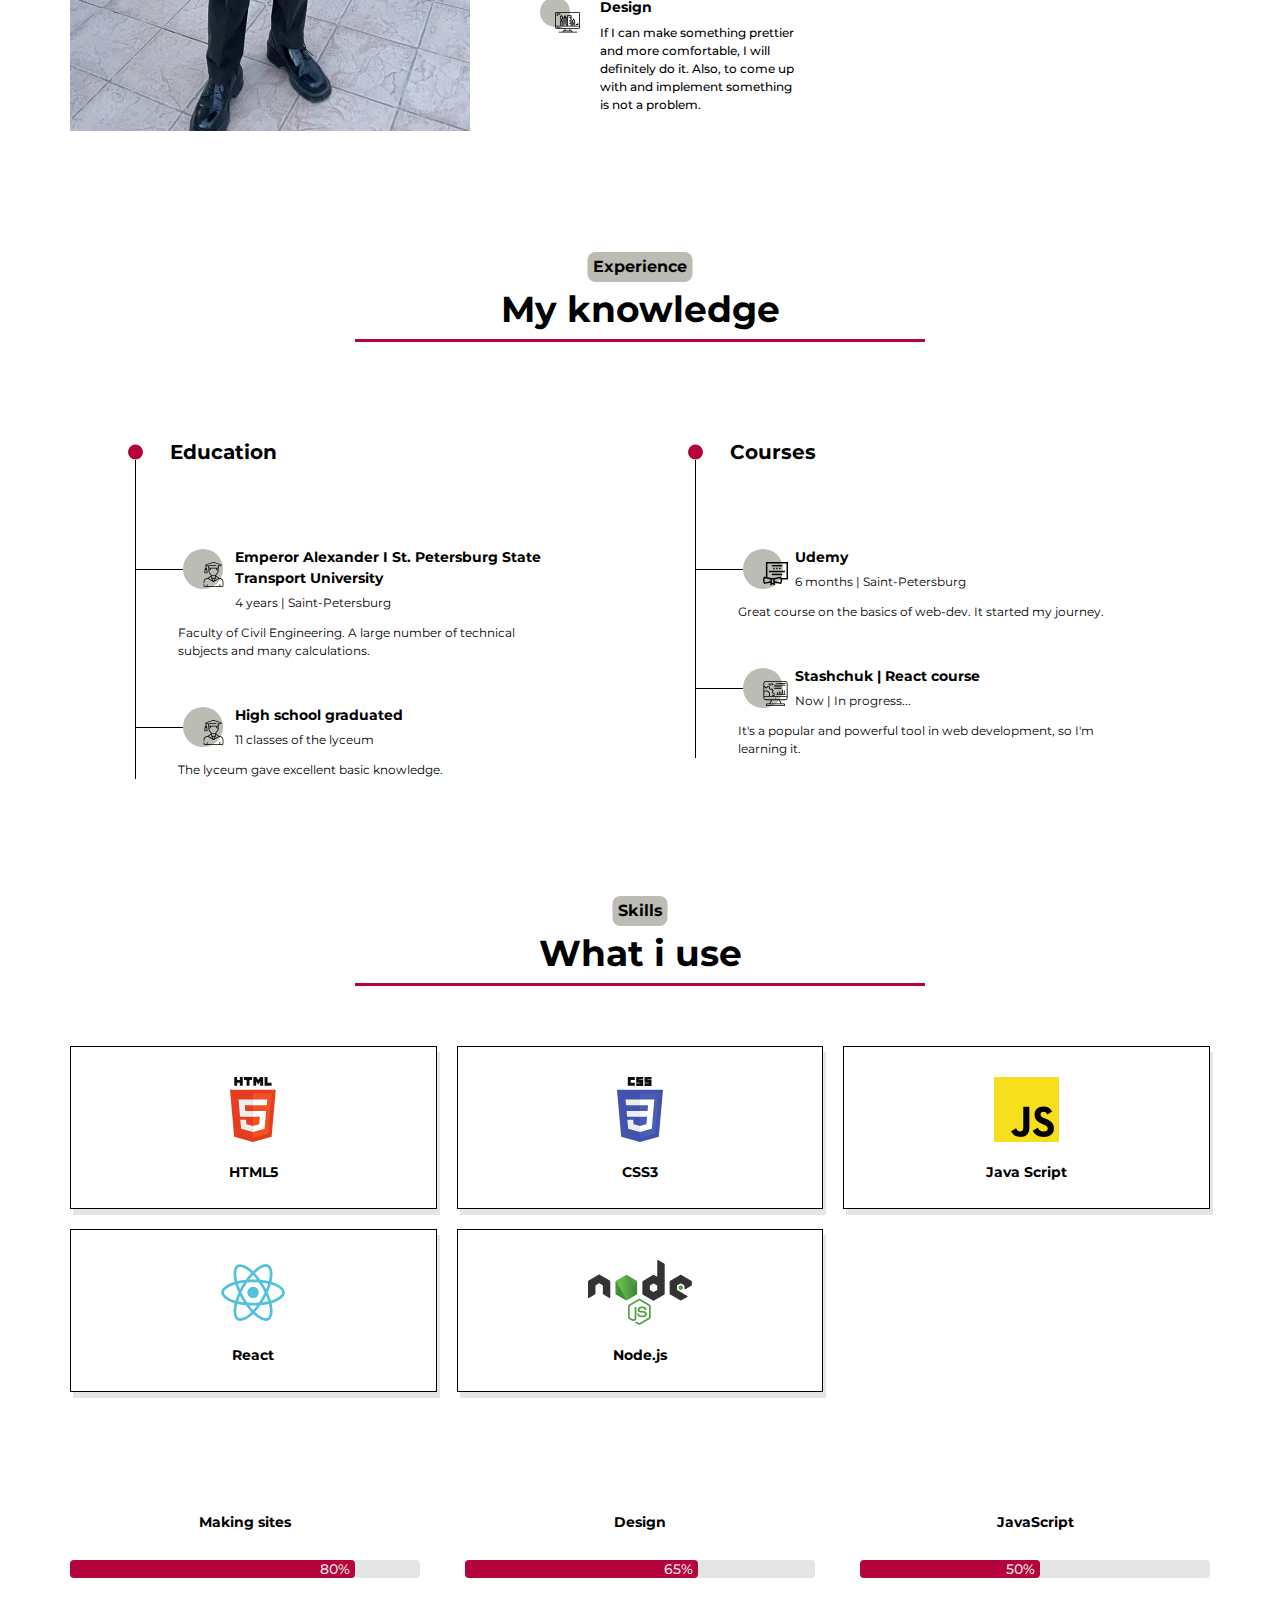
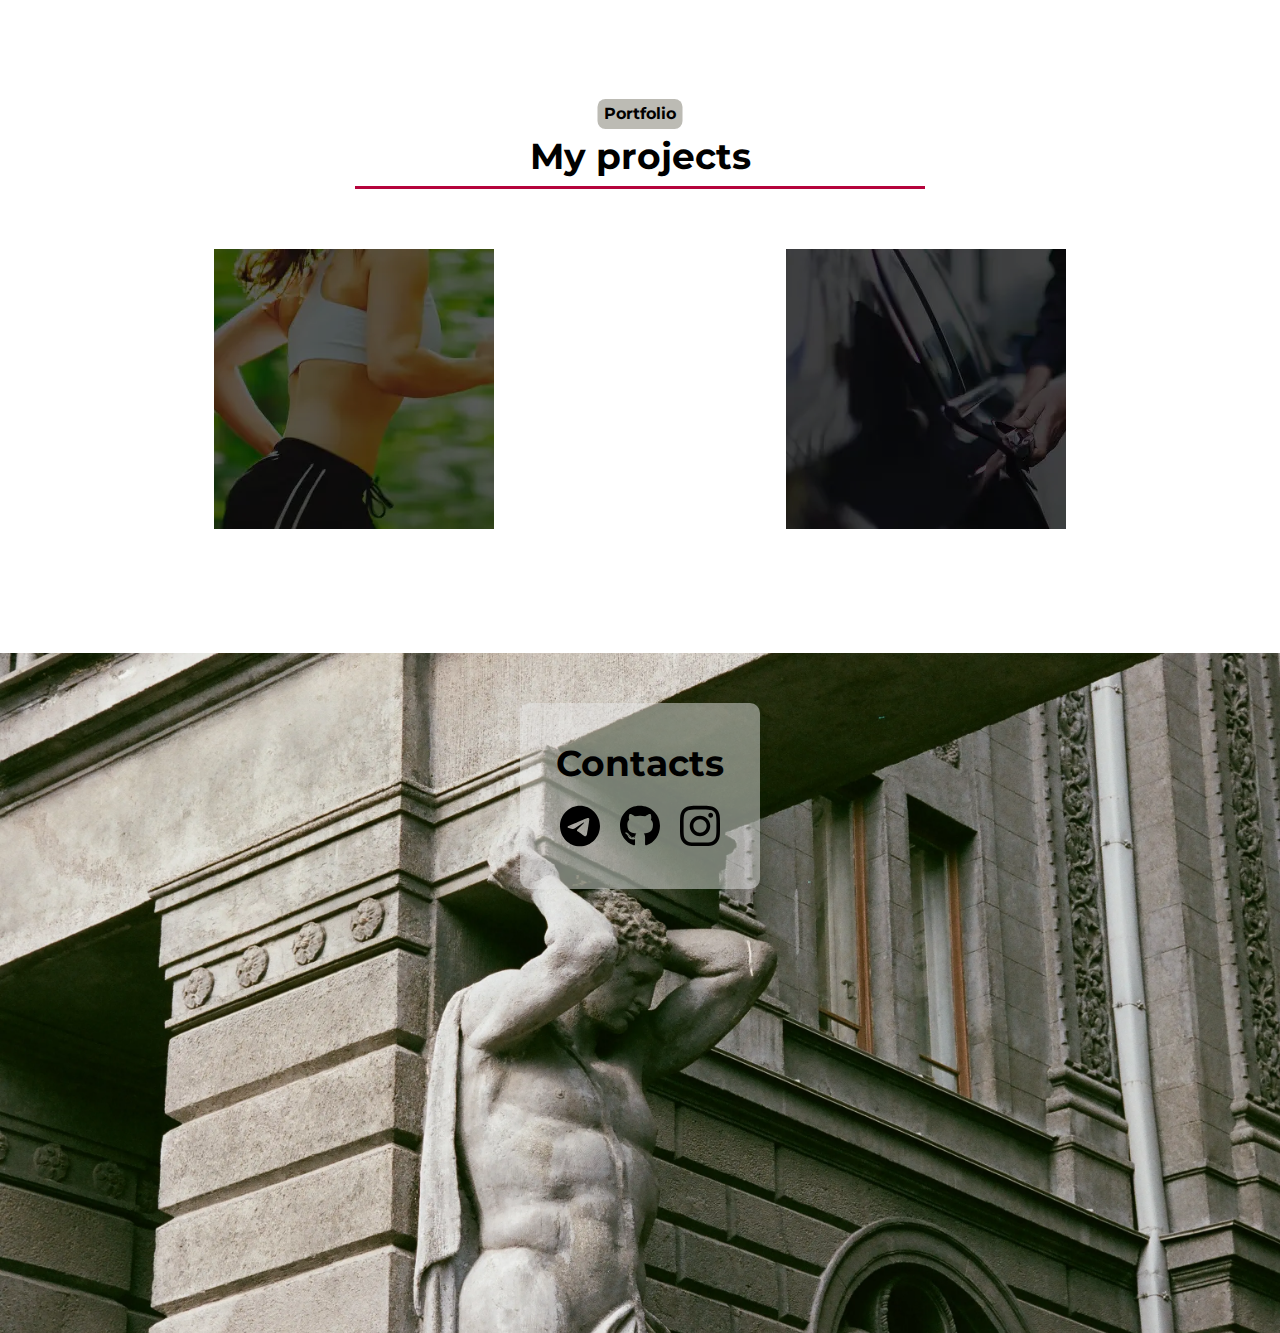
==== commit 6d3ffe35: "Update js%" ====
--- a/index.html
+++ b/index.html
@@ -389,7 +389,7 @@
           <div class="skills__progress-item">
             <h3 class="skills__progress-title title_fz14">JavaScript</h3>
             <div class="skills__progress-background">
-              <div class="skills__progress-percent">30%</div>
+              <div class="skills__progress-percent">50%</div>
             </div>
           </div>
         </div>
--- a/css/style.min.css
+++ b/css/style.min.css
@@ -1 +1 @@
-@font-face{font-family:Montserrat;font-display:swap;src:url(../fonts/Montserrat-Black.woff2) format("woff2"),url(../fonts/Montserrat-Black.woff) format("woff");font-weight:900;font-style:normal}@font-face{font-family:Montserrat;font-display:swap;src:url(../fonts/Montserrat-ExtraBold.woff2) format("woff2"),url(../fonts/Montserrat-ExtraBold.woff) format("woff");font-weight:800;font-style:normal}@font-face{font-family:Montserrat;font-display:swap;src:url(../fonts/Montserrat-ExtraLight.woff2) format("woff2"),url(../fonts/Montserrat-ExtraLight.woff) format("woff");font-weight:200;font-style:normal}@font-face{font-family:Montserrat;font-display:swap;src:url(../fonts/Montserrat-Light.woff2) format("woff2"),url(../fonts/Montserrat-Light.woff) format("woff");font-weight:300;font-style:normal}@font-face{font-family:Montserrat;font-display:swap;src:url(../fonts/Montserrat-Bold.woff2) format("woff2"),url(../fonts/Montserrat-Bold.woff) format("woff");font-weight:700;font-style:normal}@font-face{font-family:Montserrat;font-display:swap;src:url(../fonts/Montserrat-SemiBold.woff2) format("woff2"),url(../fonts/Montserrat-SemiBold.woff) format("woff");font-weight:600;font-style:normal}@font-face{font-family:Montserrat;font-display:swap;src:url(../fonts/Montserrat-Regular.woff2) format("woff2"),url(../fonts/Montserrat-Regular.woff) format("woff");font-weight:400;font-style:normal}@font-face{font-family:Montserrat;font-display:swap;src:url(../fonts/Montserrat-Medium.woff2) format("woff2"),url(../fonts/Montserrat-Medium.woff) format("woff");font-weight:500;font-style:normal}*{font-family:Montserrat,sans-serif;padding:0;margin:0}.container{width:1140px;margin:0 auto}.no-webp .promo{background:url(../img/mainBg.jpg) no-repeat 20%/cover}.promo{position:relative;padding-top:100px;min-height:calc(100vh - 100px)}.promo__title{margin-top:15px}.promo__btns{-webkit-box-align:center;-ms-flex-align:center;align-items:center;margin-top:20px;display:-webkit-box;display:-ms-flexbox;display:flex;width:250px;-webkit-box-pack:justify;-ms-flex-pack:justify;justify-content:space-between}.promo__link{text-decoration:none;color:#000}.promo__link:hover{color:#000}.title{font-weight:700;font-size:36px;line-height:60px}.title_fz14{font-size:14px;line-height:21px}.title_fz16{font-size:16px;line-height:24px}.title_fz20{font-size:20px;line-height:30px}.title_fz36{font-size:36px}.title_fz48{font-size:48px}.btn{height:20px;background:0 0;-webkit-box-shadow:none;box-shadow:none;padding:13px 22px;border-radius:4px;-webkit-box-shadow:1px 1px 1px rgba(0,0,0,.15);box-shadow:1px 1px 1px rgba(0,0,0,.15);-webkit-transition:.3s all;-o-transition:.3s all;transition:.3s all}.btn:hover{-webkit-box-shadow:2px 4px 4px rgba(0,0,0,.15);box-shadow:2px 4px 4px rgba(0,0,0,.15);background:rgba(229,229,229,.8)}.btn__menu{border:1px solid rgba(0,0,0,.5);cursor:pointer}.sidepanel{position:fixed;top:40%;left:30px;height:120px;display:-webkit-box;display:-ms-flexbox;display:flex;-webkit-box-align:center;-ms-flex-align:center;align-items:center;-webkit-box-orient:vertical;-webkit-box-direction:normal;-ms-flex-direction:column;flex-direction:column;-webkit-box-pack:justify;-ms-flex-pack:justify;justify-content:space-between;z-index:1}.sidepanel__link{height:30px;width:30px}.sidepanel__social{width:20px;height:20px;-webkit-transition:.2s all;-o-transition:.2s all;transition:.2s all}.sidepanel__social:hover{width:25px;height:25px}.hamburger{position:absolute;top:30px;right:30px}.menu{position:fixed;top:0;right:-100%;height:100vh;z-index:10;visibility:hidden;opacity:0;-webkit-transition:.8s all;-o-transition:.8s all;transition:.8s all}.menu.active{right:0;visibility:visible;opacity:1}.menu__block{position:relative;width:230px;background-color:#e5e5e5;height:100vh;padding-top:140px;padding-left:50px;-webkit-transition:all .6s;-o-transition:all .6s;transition:all .6s;z-index:10}.menu__close{cursor:pointer;position:absolute;top:25px;right:25px}.menu__close_img{width:20px}.menu__list{list-style-type:none;padding-left:35px}.menu__link{position:relative;font-weight:400;font-size:20px;line-height:36px;margin-bottom:15px}.menu__link:before{content:"";position:absolute;left:-25px;top:14px;width:10px;height:10px;border-radius:100%;-webkit-transition:all .2s;-o-transition:all .2s;transition:all .2s}.menu__link:hover:before{background-color:#000}.menu__link a{color:#000;text-decoration:none}.menu__social{position:absolute;bottom:160px;left:50%;-webkit-transform:translateX(-50%);-ms-transform:translateX(-50%);transform:translateX(-50%);width:90px;display:-webkit-box;display:-ms-flexbox;display:flex;-webkit-box-pack:justify;-ms-flex-pack:justify;justify-content:space-between;-webkit-box-align:center;-ms-flex-align:center;align-items:center}.menu__social img{width:20px}.menu__overlay{top:0;position:fixed;left:0;width:100%;height:100%;background-color:#fff;opacity:.75}.about{padding:120px 0 120px 0}.about__wrapper{display:-ms-grid;display:grid;-ms-grid-columns:400px 670px;grid-template-columns:400px 670px;-ms-grid-rows:minmax(245px,auto) minmax(255px,auto);grid-template-rows:minmax(245px,auto) minmax(255px,auto);grid-auto-rows:minmax(245px,auto);-webkit-column-gap:70px;-moz-column-gap:70px;column-gap:70px;row-gap:40px}.about__photo{-ms-grid-row:1;-ms-grid-row-span:2;grid-row:1/3}.about__photo img{-o-object-fit:cover;object-fit:cover;width:100%}.about__title{position:relative;padding-left:10px}.about__title:before{position:absolute;content:"";width:30px;height:30px;background:rgba(144,142,130,.6);border-radius:8px;z-index:-1;left:3px;top:-3px}.about__title:before{width:95px}.about__descr{padding-top:3px}.about__descr .divider{margin-bottom:20px;height:3px;width:100%;background-color:#b5043c;margin:0 auto}.about__text{margin-top:20px;font-weight:500;font-size:14px;line-height:21px}.about__skills{display:-ms-grid;display:grid;-ms-grid-rows:minmax(115px,auto) 20px minmax(115px,auto);-ms-grid-columns:260px 50px 260px;grid-template:repeat(2,minmax(115px,auto))/repeat(2,260px);grid-auto-rows:1fr;-webkit-column-gap:50px;-moz-column-gap:50px;column-gap:50px;row-gap:20px}.about__skills-item{display:-ms-grid;display:grid;-ms-grid-columns:40px 200px;grid-template-columns:40px 200px;-webkit-column-gap:20px;-moz-column-gap:20px;column-gap:20px;position:relative}.about__skills-circle{padding:15px 0 0 15px}.about__skills-circle:before{position:absolute;content:"";width:30px;height:30px;background:rgba(144,142,130,.6);border-radius:8px;z-index:-1;left:3px;top:-3px}.about__skills-circle:before{border-radius:100%;left:0;top:0}.about__skills-text{margin-top:6px;font-weight:500;font-size:12px;line-height:18px}.resume__title{position:relative;text-align:center}.resume__title:before{position:absolute;content:"";width:30px;height:30px;background:rgba(144,142,130,.6);border-radius:8px;z-index:-1;left:3px;top:-3px}.resume__title:before{left:50%;-webkit-transform:translateX(-50%);-ms-transform:translateX(-50%);transform:translateX(-50%);width:105px}.resume__subtitle{text-align:center}.resume .divider{height:3px;width:100%;background-color:#b5043c;margin:0 auto;width:50%}.resume__wrapper{padding:60px 65px 0 65px;display:-ms-grid;display:grid;-ms-grid-columns:(425px)[2];grid-template-columns:repeat(2,425px);-webkit-column-gap:135px;-moz-column-gap:135px;column-gap:135px}.resume__column-title{padding:35px;position:relative}.resume__column-title:before{content:" ";position:absolute;width:15px;height:15px;background-color:#b5043c;border-radius:100%;left:-7px;top:50%;-webkit-transform:translateY(-50%);-ms-transform:translateY(-50%);transform:translateY(-50%)}.resume__column ul{list-style-type:none}.resume__column ul li{position:relative}.resume__column ul li:after{content:"";width:1px;height:calc(100% + 42px);position:absolute;top:-42px;left:0;background-color:#000}.resume__item{position:relative}.resume__item:before{content:"";top:67px;width:48px;height:1px;position:absolute;background-color:#000}.resume__item-head{position:relative;padding:45px 0 0 100px}.resume__item-head h4{margin-bottom:0}.resume__item-body{padding-left:43px;margin-top:12px;font-size:12px;line-height:18px}.resume__item-icon{position:absolute;top:50px;left:45px}.resume__item-icon:before{position:absolute;content:"";width:30px;height:30px;background:rgba(144,142,130,.6);border-radius:8px;z-index:-1;left:3px;top:-3px}.resume__item-icon:before{border-radius:100%;height:40px;width:40px}.resume__item-icon img{position:absolute;left:23px;top:10px}.resume__item-location{font-size:12px;line-height:18px;margin-top:5px}.skills{margin-top:120px}.skills__title{position:relative;text-align:center}.skills__title:before{position:absolute;content:"";width:30px;height:30px;background:rgba(144,142,130,.6);border-radius:8px;z-index:-1;left:3px;top:-3px}.skills__title:before{left:50%;-webkit-transform:translateX(-50%);-ms-transform:translateX(-50%);transform:translateX(-50%);width:55px}.skills__subtitle{text-align:center}.skills .divider{height:3px;width:100%;background-color:#b5043c;margin:0 auto;width:50%}.skills__wrapper{margin-top:60px;display:-ms-grid;display:grid;-ms-grid-columns:(minmax(250px,auto))[3];grid-template-columns:repeat(3,minmax(250px,auto));grid-auto-rows:200px px;gap:20px}.skills__item{-webkit-box-shadow:3px 6px #e5e5e5;box-shadow:3px 6px #e5e5e5;border:1px solid #000;padding:30px 30px 25px 30px}.skills__item-react{-webkit-animation-name:rotate;animation-name:rotate;-webkit-animation-duration:2.5s;animation-duration:2.5s;-webkit-animation-iteration-count:infinite;animation-iteration-count:infinite;-webkit-animation-timing-function:ease;animation-timing-function:ease;-webkit-animation-direction:alternate;animation-direction:alternate}.skills__item-icon img{display:block;margin:0 auto}.skills__item-title{text-align:center;margin-top:20px;font-weight:700}.skills__wrapper-progress{margin-top:120px;display:-ms-grid;display:grid;-ms-grid-columns:(350px)[3];grid-template-columns:repeat(3,350px);-webkit-column-gap:45px;-moz-column-gap:45px;column-gap:45px;grid-auto-rows:70px;row-gap:30px}.skills__progress-title{text-align:center;font-weight:700}.skills__progress-background{margin-top:27px;background-color:#e5e5e5;width:100%;height:18px;border-radius:4px}.skills__progress-percent{-webkit-box-align:center;-ms-flex-align:center;align-items:center;padding-right:5px;text-align:end;background-color:#b5043c;height:100%;border-radius:4px;font-weight:500;font-size:14px;line-height:18px;color:#e5e5e5}.portfolio{padding-top:120px}.portfolio__title{position:relative;text-align:center}.portfolio__title:before{position:absolute;content:"";width:30px;height:30px;background:rgba(144,142,130,.6);border-radius:8px;z-index:-1;left:3px;top:-3px}.portfolio__title:before{left:50%;-webkit-transform:translateX(-50%);-ms-transform:translateX(-50%);transform:translateX(-50%);width:85px}.portfolio__subtitle{text-align:center}.portfolio .divider{height:3px;width:100%;background-color:#b5043c;margin:0 auto;width:50%}.portfolio__wrapper{margin-top:60px;display:-ms-grid;display:grid;-ms-grid-rows:minmax(270px,auto);-ms-grid-columns:minmax(270px,auto) 5px minmax(270px,auto);grid-template:repeat(1,minmax(270px,auto))/repeat(2,minmax(270px,auto));grid-auto-rows:280px;gap:5px}.portfolio__wrapper .pulse{-ms-grid-column-align:center;justify-self:center}.portfolio__wrapper .uber{-ms-grid-column-align:center;justify-self:center}.portfolio__item{-webkit-transition:all .5s;-o-transition:all .5s;transition:all .5s;-webkit-filter:brightness(.6);filter:brightness(.6)}.portfolio__item img{width:100%}.portfolio__item:hover{-webkit-filter:brightness(1) drop-shadow(0 0 5px #000);filter:brightness(1) drop-shadow(0 0 5px #000)}.no-webp .contacts{background:url(../img/contacts_sculpture.jpg) no-repeat 50%/cover}.contacts{margin-top:120px;height:70vh;padding-top:50px}.contacts__wrapper{position:relative}.contacts__descr{-webkit-transition:all .8s;-o-transition:all .8s;transition:all .8s;position:absolute;background-color:rgba(229,229,229,.5);padding:30px;border-radius:10px;right:50%;-webkit-transform:translateX(50%);-ms-transform:translateX(50%);transform:translateX(50%)}.contacts__descr:hover{background-color:#e5e5e5}.contacts__title{text-align:center}.contacts__subtitle{text-align:center}.contacts__social{margin:0 auto;display:-webkit-box;display:-ms-flexbox;display:flex;-webkit-box-pack:center;-ms-flex-pack:center;justify-content:center;-webkit-box-align:center;-ms-flex-align:center;align-items:center}.contacts__link{-webkit-transition:all .3s;-o-transition:all .3s;transition:all .3s;margin:10px}.contacts img{display:block;margin:0 auto;width:40px}@-webkit-keyframes rotate{from{rotate:0}to{rotate:540deg}}@keyframes rotate{from{rotate:0}to{rotate:540deg}}@media (max-width:1359px){.sidepanel{display:none}}@media (max-width:1200px){.container{max-width:960px}.about__wrapper{-ms-grid-columns:400px 520px;grid-template-columns:400px 520px;-webkit-column-gap:40px;-moz-column-gap:40px;column-gap:40px}.about__skills{row-gap:0;-webkit-column-gap:8px;-moz-column-gap:8px;column-gap:8px;grid-template:repeat(2,minmax(115px,auto))/repeat(2/250px)}.about__skills-item{-ms-grid-columns:40px 195px;grid-template-columns:40px 195px;-webkit-column-gap:15px;-moz-column-gap:15px;column-gap:15px}.resume__wrapper{-webkit-column-gap:45px;-moz-column-gap:45px;column-gap:45px;padding:20px 10px}.skills__wrapper-progress{margin-top:90px;-ms-grid-columns:(290px)[3];grid-template-columns:repeat(3,290px)}}@media (max-width:992px){.container{max-width:720px}.title_fz36{font-size:30px}.about{padding:100px 0 100px 0}.about__wrapper{-ms-grid-columns:310px 390px;grid-template-columns:310px 390px;-webkit-column-gap:20px;-moz-column-gap:20px;column-gap:20px;grid-auto-rows:minmax(115px,auto);-ms-grid-rows:550px minmax(115px,auto);grid-template-rows:550px minmax(115px,auto)}.about__photo{-ms-grid-column:1;-ms-grid-column-span:1;grid-column:1/2}.about__skills{-ms-grid-rows:minmax(115px,auto);-ms-grid-columns:(1fr)[3];grid-template:minmax(115px,auto)/repeat(3,1fr);-ms-grid-column:1;grid-column:1;-ms-grid-row:2;grid-row:2}.about__skills-item{-webkit-column-gap:5px;-moz-column-gap:5px;column-gap:5px}.resume__wrapper{-webkit-column-gap:0;-moz-column-gap:0;column-gap:0;-ms-grid-columns:(360px)[2];grid-template-columns:repeat(2,360px)}.skills__wrapper{-ms-grid-columns:(minmax(265px,auto))[2];grid-template-columns:repeat(2,minmax(265px,auto))}.skills__wrapper-progress{-ms-grid-columns:(minmax(250px,auto))[2];grid-template-columns:repeat(2,minmax(250px,auto))}}@media (max-width:768px){.container{max-width:540px;padding:0 10px}.title_fz48{font-size:28px}.promo__title{width:300px;line-height:39px}.about{padding:40px 0 0 0}.about__wrapper{-ms-grid-rows:400px auto auto;-ms-grid-columns:1fr;grid-template:400px auto auto/1fr}.about__photo{-ms-grid-row:1;grid-row:1}.about__photo img{-o-object-position:0 23%;object-position:0 23%;height:100%}.about__skills{-ms-grid-columns:(1fr)[2];grid-template-columns:repeat(2,1fr);grid-auto-rows:minmax(115px,auto);-ms-grid-column:1;grid-column:1;-ms-grid-row:3;grid-row:3}.resume{margin-top:40px}.resume__wrapper{padding:0;-ms-grid-columns:(275px)[2];grid-template-columns:repeat(2,275px)}.skills{margin-top:60px}.skills__wrapper{gap:10px}.skills__wrapper-progress{margin-top:40px}.portfolio{padding-top:40px}.contacts{margin-top:40px}}@media (max-width:576px){.container{width:100%;padding:0}.title_fz48{font-size:26px}.title_fz36{font-size:24px}.hamburger{top:10px;right:10px}.no-webp .promo{background:url(../img/mainBg.jpg) no-repeat 19%/cover}.promo{padding-left:10px}.promo__btns{margin-top:20px}.promo__title{width:290px}.about{padding-top:40px}.about__wrapper{padding:0 10px;-ms-grid-rows:340px auto auto;-ms-grid-columns:1fr;grid-template:340px auto auto/1fr}.about__skills{-ms-grid-columns:1fr;grid-template-columns:1fr}.about__skills-item{-ms-grid-columns:40px 1fr;grid-template-columns:40px 1fr}.resume{padding-left:15px}.resume__wrapper{-ms-grid-rows:auto auto;-ms-grid-columns:275px;grid-template:auto auto/275px}.skills{padding:0 10px}.skills__wrapper{margin-top:20px;-ms-grid-columns:minmax(265px,auto);grid-template-columns:minmax(265px,auto)}.skills__wrapper-progress{-ms-grid-columns:minmax(265px,auto);grid-template-columns:minmax(265px,auto)}.portfolio{padding-top:45px}.portfolio__wrapper{margin-top:40px;-ms-grid-rows:(minmax(270px,auto))[2];-ms-grid-columns:(minmax(270px,auto))[1];grid-template:repeat(2,minmax(270px,auto))/repeat(1,minmax(270px,auto))}}.webp .promo{background:url(../img/mainBg.webp) no-repeat 20%/cover}.webp .contacts{background:url(../img/contacts_sculpture.webp) no-repeat 50%/cover}@media (max-width:576px){.webp .promo{background:url(../img/mainBg.webp) no-repeat 19%/cover}}+@font-face{font-family:Montserrat;font-display:swap;src:url(../fonts/Montserrat-Black.woff2) format("woff2"),url(../fonts/Montserrat-Black.woff) format("woff");font-weight:900;font-style:normal}@font-face{font-family:Montserrat;font-display:swap;src:url(../fonts/Montserrat-ExtraBold.woff2) format("woff2"),url(../fonts/Montserrat-ExtraBold.woff) format("woff");font-weight:800;font-style:normal}@font-face{font-family:Montserrat;font-display:swap;src:url(../fonts/Montserrat-ExtraLight.woff2) format("woff2"),url(../fonts/Montserrat-ExtraLight.woff) format("woff");font-weight:200;font-style:normal}@font-face{font-family:Montserrat;font-display:swap;src:url(../fonts/Montserrat-Light.woff2) format("woff2"),url(../fonts/Montserrat-Light.woff) format("woff");font-weight:300;font-style:normal}@font-face{font-family:Montserrat;font-display:swap;src:url(../fonts/Montserrat-Bold.woff2) format("woff2"),url(../fonts/Montserrat-Bold.woff) format("woff");font-weight:700;font-style:normal}@font-face{font-family:Montserrat;font-display:swap;src:url(../fonts/Montserrat-SemiBold.woff2) format("woff2"),url(../fonts/Montserrat-SemiBold.woff) format("woff");font-weight:600;font-style:normal}@font-face{font-family:Montserrat;font-display:swap;src:url(../fonts/Montserrat-Regular.woff2) format("woff2"),url(../fonts/Montserrat-Regular.woff) format("woff");font-weight:400;font-style:normal}@font-face{font-family:Montserrat;font-display:swap;src:url(../fonts/Montserrat-Medium.woff2) format("woff2"),url(../fonts/Montserrat-Medium.woff) format("woff");font-weight:500;font-style:normal}*{font-family:Montserrat,sans-serif;padding:0;margin:0}.container{width:1140px;margin:0 auto}.pageup{cursor:pointer;padding:9px 5px 5px 7px;position:fixed;bottom:20vh;right:0;border-top-left-radius:50%;border-bottom-left-radius:50%;-webkit-transition:all .2s;-o-transition:all .2s;transition:all .2s}.pageup:hover{background-color:#e5e5e5}.pageup_img{width:40px}.pageup_hide{display:none}.no-webp .promo{background:url(../img/mainBg.jpg) no-repeat 20%/cover}.promo{position:relative;padding-top:100px;min-height:calc(100vh - 100px)}.promo__title{margin-top:15px}.promo__btns{-webkit-box-align:center;-ms-flex-align:center;align-items:center;margin-top:20px;display:-webkit-box;display:-ms-flexbox;display:flex;width:250px;-webkit-box-pack:justify;-ms-flex-pack:justify;justify-content:space-between}.promo__link{text-decoration:none;color:#000}.promo__link:hover{color:#000}.title{font-weight:700;font-size:36px;line-height:60px}.title_fz14{font-size:14px;line-height:21px}.title_fz16{font-size:16px;line-height:24px}.title_fz20{font-size:20px;line-height:30px}.title_fz36{font-size:36px}.title_fz48{font-size:48px}.btn{height:20px;background:0 0;-webkit-box-shadow:none;box-shadow:none;padding:13px 22px;border-radius:4px;-webkit-box-shadow:1px 1px 1px rgba(0,0,0,.15);box-shadow:1px 1px 1px rgba(0,0,0,.15);-webkit-transition:.3s all;-o-transition:.3s all;transition:.3s all}.btn:hover{-webkit-box-shadow:2px 4px 4px rgba(0,0,0,.15);box-shadow:2px 4px 4px rgba(0,0,0,.15);background:rgba(229,229,229,.8)}.btn__menu{border:1px solid rgba(0,0,0,.5);cursor:pointer}.sidepanel{position:fixed;top:40%;left:30px;height:120px;display:-webkit-box;display:-ms-flexbox;display:flex;-webkit-box-align:center;-ms-flex-align:center;align-items:center;-webkit-box-orient:vertical;-webkit-box-direction:normal;-ms-flex-direction:column;flex-direction:column;-webkit-box-pack:justify;-ms-flex-pack:justify;justify-content:space-between;z-index:1}.sidepanel__link{height:30px;width:30px}.sidepanel__social{width:20px;height:20px;-webkit-transition:.2s all;-o-transition:.2s all;transition:.2s all}.sidepanel__social:hover{width:25px;height:25px}.hamburger{position:absolute;top:30px;right:30px}.menu{position:fixed;top:0;right:-100%;height:100vh;z-index:10;visibility:hidden;opacity:0;-webkit-transition:.8s all;-o-transition:.8s all;transition:.8s all}.menu.active{right:0;visibility:visible;opacity:1}.menu__block{position:relative;width:230px;background-color:#e5e5e5;height:100vh;padding-top:140px;padding-left:50px;-webkit-transition:all .6s;-o-transition:all .6s;transition:all .6s;z-index:10}.menu__close{cursor:pointer;position:absolute;top:25px;right:25px}.menu__close_img{width:20px}.menu__list{list-style-type:none;padding-left:35px}.menu__link{position:relative;font-weight:400;font-size:20px;line-height:36px;margin-bottom:15px}.menu__link:before{content:"";position:absolute;left:-25px;top:14px;width:10px;height:10px;border-radius:100%;-webkit-transition:all .2s;-o-transition:all .2s;transition:all .2s}.menu__link:hover:before{background-color:#000}.menu__link a{color:#000;text-decoration:none}.menu__social{position:absolute;bottom:160px;left:50%;-webkit-transform:translateX(-50%);-ms-transform:translateX(-50%);transform:translateX(-50%);width:90px;display:-webkit-box;display:-ms-flexbox;display:flex;-webkit-box-pack:justify;-ms-flex-pack:justify;justify-content:space-between;-webkit-box-align:center;-ms-flex-align:center;align-items:center}.menu__social img{width:20px}.menu__overlay{top:0;position:fixed;left:0;width:100%;height:100%;background-color:#fff;opacity:.75}.about{padding:120px 0 120px 0}.about__wrapper{display:-ms-grid;display:grid;-ms-grid-columns:400px 670px;grid-template-columns:400px 670px;-ms-grid-rows:minmax(245px,auto) minmax(255px,auto);grid-template-rows:minmax(245px,auto) minmax(255px,auto);grid-auto-rows:minmax(245px,auto);-webkit-column-gap:70px;-moz-column-gap:70px;column-gap:70px;row-gap:40px}.about__photo{-ms-grid-row:1;-ms-grid-row-span:2;grid-row:1/3}.about__photo img{-o-object-fit:cover;object-fit:cover;width:100%}.about__title{position:relative;padding-left:10px}.about__title:before{position:absolute;content:"";width:30px;height:30px;background:rgba(144,142,130,.6);border-radius:8px;z-index:-1;left:3px;top:-3px}.about__title:before{width:95px}.about__descr{padding-top:3px}.about__descr .divider{margin-bottom:20px;height:3px;width:100%;background-color:#b5043c;margin:0 auto}.about__text{margin-top:20px;font-weight:500;font-size:14px;line-height:21px}.about__skills{display:-ms-grid;display:grid;-ms-grid-rows:minmax(115px,auto) 20px minmax(115px,auto);-ms-grid-columns:260px 50px 260px;grid-template:repeat(2,minmax(115px,auto))/repeat(2,260px);grid-auto-rows:1fr;-webkit-column-gap:50px;-moz-column-gap:50px;column-gap:50px;row-gap:20px}.about__skills-item{display:-ms-grid;display:grid;-ms-grid-columns:40px 200px;grid-template-columns:40px 200px;-webkit-column-gap:20px;-moz-column-gap:20px;column-gap:20px;position:relative}.about__skills-circle{padding:15px 0 0 15px}.about__skills-circle:before{position:absolute;content:"";width:30px;height:30px;background:rgba(144,142,130,.6);border-radius:8px;z-index:-1;left:3px;top:-3px}.about__skills-circle:before{border-radius:100%;left:0;top:0}.about__skills-text{margin-top:6px;font-weight:500;font-size:12px;line-height:18px}.resume__title{position:relative;text-align:center}.resume__title:before{position:absolute;content:"";width:30px;height:30px;background:rgba(144,142,130,.6);border-radius:8px;z-index:-1;left:3px;top:-3px}.resume__title:before{left:50%;-webkit-transform:translateX(-50%);-ms-transform:translateX(-50%);transform:translateX(-50%);width:105px}.resume__subtitle{text-align:center}.resume .divider{height:3px;width:100%;background-color:#b5043c;margin:0 auto;width:50%}.resume__wrapper{padding:60px 65px 0 65px;display:-ms-grid;display:grid;-ms-grid-columns:(425px)[2];grid-template-columns:repeat(2,425px);-webkit-column-gap:135px;-moz-column-gap:135px;column-gap:135px}.resume__column-title{padding:35px;position:relative}.resume__column-title:before{content:" ";position:absolute;width:15px;height:15px;background-color:#b5043c;border-radius:100%;left:-7px;top:50%;-webkit-transform:translateY(-50%);-ms-transform:translateY(-50%);transform:translateY(-50%)}.resume__column ul{list-style-type:none}.resume__column ul li{position:relative}.resume__column ul li:after{content:"";width:1px;height:calc(100% + 42px);position:absolute;top:-42px;left:0;background-color:#000}.resume__item{position:relative}.resume__item:before{content:"";top:67px;width:48px;height:1px;position:absolute;background-color:#000}.resume__item-head{position:relative;padding:45px 0 0 100px}.resume__item-head h4{margin-bottom:0}.resume__item-body{padding-left:43px;margin-top:12px;font-size:12px;line-height:18px}.resume__item-icon{position:absolute;top:50px;left:45px}.resume__item-icon:before{position:absolute;content:"";width:30px;height:30px;background:rgba(144,142,130,.6);border-radius:8px;z-index:-1;left:3px;top:-3px}.resume__item-icon:before{border-radius:100%;height:40px;width:40px}.resume__item-icon img{position:absolute;left:23px;top:10px}.resume__item-location{font-size:12px;line-height:18px;margin-top:5px}.skills{margin-top:120px}.skills__title{position:relative;text-align:center}.skills__title:before{position:absolute;content:"";width:30px;height:30px;background:rgba(144,142,130,.6);border-radius:8px;z-index:-1;left:3px;top:-3px}.skills__title:before{left:50%;-webkit-transform:translateX(-50%);-ms-transform:translateX(-50%);transform:translateX(-50%);width:55px}.skills__subtitle{text-align:center}.skills .divider{height:3px;width:100%;background-color:#b5043c;margin:0 auto;width:50%}.skills__wrapper{margin-top:60px;display:-ms-grid;display:grid;-ms-grid-columns:(minmax(250px,auto))[3];grid-template-columns:repeat(3,minmax(250px,auto));grid-auto-rows:200px px;gap:20px}.skills__item{-webkit-box-shadow:3px 6px #e5e5e5;box-shadow:3px 6px #e5e5e5;border:1px solid #000;padding:30px 30px 25px 30px}.skills__item-react{-webkit-animation-name:rotate;animation-name:rotate;-webkit-animation-duration:2.5s;animation-duration:2.5s;-webkit-animation-iteration-count:infinite;animation-iteration-count:infinite;-webkit-animation-timing-function:ease;animation-timing-function:ease;-webkit-animation-direction:alternate;animation-direction:alternate}.skills__item-icon img{display:block;margin:0 auto}.skills__item-title{text-align:center;margin-top:20px;font-weight:700}.skills__wrapper-progress{margin-top:120px;display:-ms-grid;display:grid;-ms-grid-columns:(350px)[3];grid-template-columns:repeat(3,350px);-webkit-column-gap:45px;-moz-column-gap:45px;column-gap:45px;grid-auto-rows:70px;row-gap:30px}.skills__progress-title{text-align:center;font-weight:700}.skills__progress-background{margin-top:27px;background-color:#e5e5e5;width:100%;height:18px;border-radius:4px}.skills__progress-percent{-webkit-box-align:center;-ms-flex-align:center;align-items:center;padding-right:5px;text-align:end;background-color:#b5043c;height:100%;border-radius:4px;font-weight:500;font-size:14px;line-height:18px;color:#e5e5e5}.portfolio{padding-top:120px}.portfolio__title{position:relative;text-align:center}.portfolio__title:before{position:absolute;content:"";width:30px;height:30px;background:rgba(144,142,130,.6);border-radius:8px;z-index:-1;left:3px;top:-3px}.portfolio__title:before{left:50%;-webkit-transform:translateX(-50%);-ms-transform:translateX(-50%);transform:translateX(-50%);width:85px}.portfolio__subtitle{text-align:center}.portfolio .divider{height:3px;width:100%;background-color:#b5043c;margin:0 auto;width:50%}.portfolio__wrapper{margin-top:60px;display:-ms-grid;display:grid;-ms-grid-rows:minmax(270px,auto);-ms-grid-columns:minmax(270px,auto) 5px minmax(270px,auto);grid-template:repeat(1,minmax(270px,auto))/repeat(2,minmax(270px,auto));grid-auto-rows:280px;gap:5px}.portfolio__wrapper .pulse{-ms-grid-column-align:center;justify-self:center}.portfolio__wrapper .uber{-ms-grid-column-align:center;justify-self:center}.portfolio__item{-webkit-transition:all .5s;-o-transition:all .5s;transition:all .5s;-webkit-filter:brightness(.6);filter:brightness(.6)}.portfolio__item img{width:100%}.portfolio__item:hover{-webkit-filter:brightness(1) drop-shadow(0 0 5px #000);filter:brightness(1) drop-shadow(0 0 5px #000)}.no-webp .contacts{background:url(../img/contacts_sculpture.jpg) no-repeat 50%/cover}.contacts{margin-top:120px;height:70vh;padding-top:50px}.contacts__wrapper{position:relative}.contacts__descr{-webkit-transition:all .8s;-o-transition:all .8s;transition:all .8s;position:absolute;background-color:rgba(229,229,229,.5);padding:30px;border-radius:10px;right:50%;-webkit-transform:translateX(50%);-ms-transform:translateX(50%);transform:translateX(50%)}.contacts__descr:hover{background-color:#e5e5e5}.contacts__title{text-align:center}.contacts__subtitle{text-align:center}.contacts__social{margin:0 auto;display:-webkit-box;display:-ms-flexbox;display:flex;-webkit-box-pack:center;-ms-flex-pack:center;justify-content:center;-webkit-box-align:center;-ms-flex-align:center;align-items:center}.contacts__link{-webkit-transition:all .3s;-o-transition:all .3s;transition:all .3s;margin:10px}.contacts img{display:block;margin:0 auto;width:40px}@-webkit-keyframes rotate{from{rotate:0}to{rotate:540deg}}@keyframes rotate{from{rotate:0}to{rotate:540deg}}@media (max-width:1359px){.sidepanel{display:none}}@media (max-width:1200px){.container{max-width:960px}.about__wrapper{-ms-grid-columns:400px 520px;grid-template-columns:400px 520px;-webkit-column-gap:40px;-moz-column-gap:40px;column-gap:40px}.about__skills{row-gap:0;-webkit-column-gap:8px;-moz-column-gap:8px;column-gap:8px;grid-template:repeat(2,minmax(115px,auto))/repeat(2/250px)}.about__skills-item{-ms-grid-columns:40px 195px;grid-template-columns:40px 195px;-webkit-column-gap:15px;-moz-column-gap:15px;column-gap:15px}.resume__wrapper{-webkit-column-gap:45px;-moz-column-gap:45px;column-gap:45px;padding:20px 10px}.skills__wrapper-progress{margin-top:90px;-ms-grid-columns:(290px)[3];grid-template-columns:repeat(3,290px)}}@media (max-width:992px){.container{max-width:720px}.title_fz36{font-size:30px}.about{padding:100px 0 100px 0}.about__wrapper{-ms-grid-columns:310px 390px;grid-template-columns:310px 390px;-webkit-column-gap:20px;-moz-column-gap:20px;column-gap:20px;grid-auto-rows:minmax(115px,auto);-ms-grid-rows:550px minmax(115px,auto);grid-template-rows:550px minmax(115px,auto)}.about__photo{-ms-grid-column:1;-ms-grid-column-span:1;grid-column:1/2}.about__skills{-ms-grid-rows:minmax(115px,auto);-ms-grid-columns:(1fr)[3];grid-template:minmax(115px,auto)/repeat(3,1fr);-ms-grid-column:1;grid-column:1;-ms-grid-row:2;grid-row:2}.about__skills-item{-webkit-column-gap:5px;-moz-column-gap:5px;column-gap:5px}.resume__wrapper{-webkit-column-gap:0;-moz-column-gap:0;column-gap:0;-ms-grid-columns:(360px)[2];grid-template-columns:repeat(2,360px)}.skills__wrapper{-ms-grid-columns:(minmax(265px,auto))[2];grid-template-columns:repeat(2,minmax(265px,auto))}.skills__wrapper-progress{-ms-grid-columns:(minmax(250px,auto))[2];grid-template-columns:repeat(2,minmax(250px,auto))}}@media (max-width:768px){.container{max-width:540px;padding:0 10px}.title_fz48{font-size:28px}.promo__title{width:300px;line-height:39px}.about{padding:40px 0 0 0}.about__wrapper{-ms-grid-rows:400px auto auto;-ms-grid-columns:1fr;grid-template:400px auto auto/1fr}.about__photo{-ms-grid-row:1;grid-row:1}.about__photo img{-o-object-position:0 23%;object-position:0 23%;height:100%}.about__skills{-ms-grid-columns:(1fr)[2];grid-template-columns:repeat(2,1fr);grid-auto-rows:minmax(115px,auto);-ms-grid-column:1;grid-column:1;-ms-grid-row:3;grid-row:3}.resume{margin-top:40px}.resume__wrapper{padding:0;-ms-grid-columns:(275px)[2];grid-template-columns:repeat(2,275px)}.skills{margin-top:60px}.skills__wrapper{gap:10px}.skills__wrapper-progress{margin-top:40px}.portfolio{padding-top:40px}.contacts{margin-top:40px}}@media (max-width:576px){.container{width:100%;padding:0}.title_fz48{font-size:26px}.title_fz36{font-size:24px}.hamburger{top:10px;right:10px}.no-webp .promo{background:url(../img/mainBg.jpg) no-repeat 19%/cover}.promo{padding-left:10px}.promo__btns{margin-top:20px}.promo__title{width:290px}.about{padding-top:40px}.about__wrapper{padding:0 10px;-ms-grid-rows:340px auto auto;-ms-grid-columns:1fr;grid-template:340px auto auto/1fr}.about__skills{-ms-grid-columns:1fr;grid-template-columns:1fr}.about__skills-item{-ms-grid-columns:40px 1fr;grid-template-columns:40px 1fr}.resume{padding-left:15px}.resume__wrapper{-ms-grid-rows:auto auto;-ms-grid-columns:275px;grid-template:auto auto/275px}.skills{padding:0 10px}.skills__wrapper{margin-top:20px;-ms-grid-columns:minmax(265px,auto);grid-template-columns:minmax(265px,auto)}.skills__wrapper-progress{-ms-grid-columns:minmax(265px,auto);grid-template-columns:minmax(265px,auto)}.portfolio{padding-top:45px}.portfolio__wrapper{margin-top:40px;-ms-grid-rows:(minmax(270px,auto))[2];-ms-grid-columns:(minmax(270px,auto))[1];grid-template:repeat(2,minmax(270px,auto))/repeat(1,minmax(270px,auto))}}.webp .promo{background:url(../img/mainBg.webp) no-repeat 20%/cover}.webp .contacts{background:url(../img/contacts_sculpture.webp) no-repeat 50%/cover}@media (max-width:576px){.webp .promo{background:url(../img/mainBg.webp) no-repeat 19%/cover}}